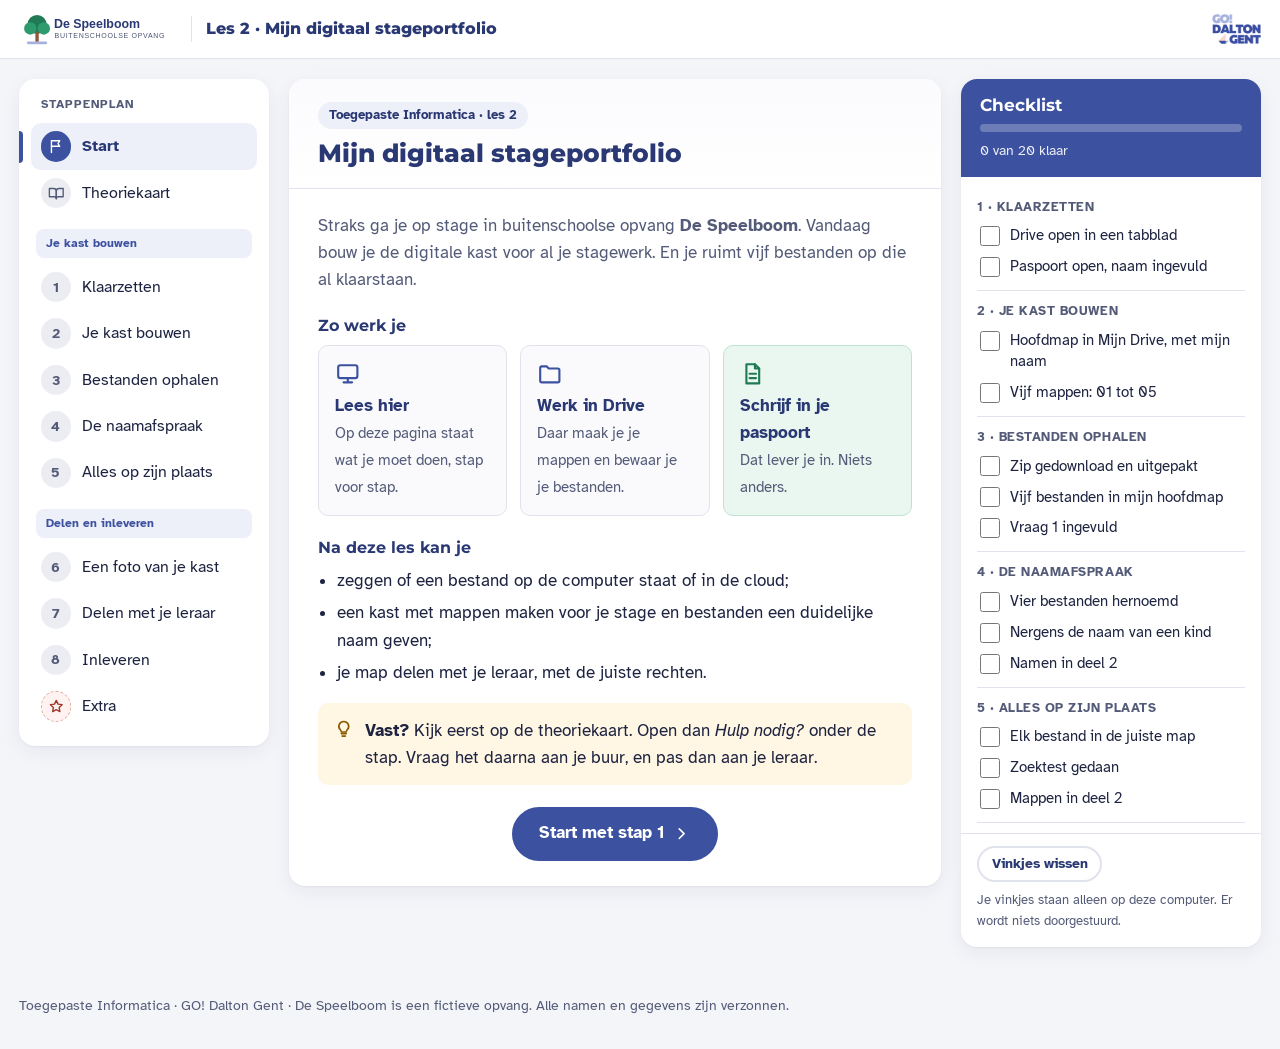
==== index.html @ a748bdb3 "Les 2 (3MWb) versie 2: opbouw van 3MWWE, zip-bestand, lokaal 18 Op vraag van Jonas (27-09-2026) deze" ====
<!DOCTYPE html>
<html lang="nl-BE">
<head>
  <meta charset="UTF-8">
  <meta name="viewport" content="width=device-width, initial-scale=1">
  <title>Les 2 · Mijn digitaal stageportfolio · De Speelboom</title>
  <link rel="icon" href="assets/speelboom-icon.svg" type="image/svg+xml">
  <link rel="stylesheet" href="css/style.css">
</head>
<body data-storage="speelboom_portfolio_v2_">

<!-- Pictogrammen: eenvoudige lijntekeningen, eigen werk. Gebruik: een svg met class "ic" en daarin use met href naar het symbool. -->
<svg xmlns="http://www.w3.org/2000/svg" style="display:none">
  <symbol id="i-flag" viewBox="0 0 24 24"><path d="M5 21V4"/><path d="M5 4h12l-2.5 4 2.5 4H5"/></symbol>
  <symbol id="i-book" viewBox="0 0 24 24"><path d="M2 5h6a4 4 0 0 1 4 4v11a3 3 0 0 0-3-3H2z"/><path d="M22 5h-6a4 4 0 0 0-4 4v11a3 3 0 0 1 3-3h7z"/></symbol>
  <symbol id="i-check" viewBox="0 0 24 24"><path d="M5 12.5l4.5 4.5L19 7.5"/></symbol>
  <symbol id="i-check-circle" viewBox="0 0 24 24"><circle cx="12" cy="12" r="9"/><path d="M8 12.5l2.7 2.7L16 10"/></symbol>
  <symbol id="i-list" viewBox="0 0 24 24"><path d="M9 6h11M9 12h11M9 18h11"/><path d="M4.5 6h.01M4.5 12h.01M4.5 18h.01" stroke-width="3"/></symbol>
  <symbol id="i-bulb" viewBox="0 0 24 24"><path d="M9 18h6M10 21h4"/><path d="M12 3a6 6 0 0 0-4 10.5c.7.7 1 1.5 1 2.5h6c0-1 .3-1.8 1-2.5A6 6 0 0 0 12 3z"/></symbol>
  <symbol id="i-alert" viewBox="0 0 24 24"><path d="M12 3.5l9.5 17h-19z"/><path d="M12 10v4.5M12 17.5h.01"/></symbol>
  <symbol id="i-help" viewBox="0 0 24 24"><circle cx="12" cy="12" r="9"/><path d="M9.6 9.3a2.5 2.5 0 1 1 3.4 2.5c-.6.3-1 .8-1 1.5v.4M12 17h.01"/></symbol>
  <symbol id="i-monitor" viewBox="0 0 24 24"><rect x="3" y="4" width="18" height="12" rx="2"/><path d="M8 20h8M12 16v4"/></symbol>
  <symbol id="i-folder" viewBox="0 0 24 24"><path d="M3 6.5A1.5 1.5 0 0 1 4.5 5H9l2 2h8.5A1.5 1.5 0 0 1 21 8.5v10a1.5 1.5 0 0 1-1.5 1.5h-15A1.5 1.5 0 0 1 3 18.5z"/></symbol>
  <symbol id="i-doc" viewBox="0 0 24 24"><path d="M6 3h8l4 4v14H6z"/><path d="M14 3v4h4M9 12h6M9 16h6"/></symbol>
  <symbol id="i-download" viewBox="0 0 24 24"><path d="M12 3v12M7 10l5 5 5-5M4 20h16"/></symbol>
  <symbol id="i-pen" viewBox="0 0 24 24"><path d="M4 20h4L19 9l-4-4L4 16z"/><path d="M13 7l4 4"/></symbol>
  <symbol id="i-users" viewBox="0 0 24 24"><circle cx="9" cy="8" r="3.5"/><path d="M2.5 20a6.5 6.5 0 0 1 13 0"/><circle cx="17" cy="9" r="2.5"/><path d="M16.5 14.2a5 5 0 0 1 5 5"/></symbol>
  <symbol id="i-send" viewBox="0 0 24 24"><path d="M12 15V3M7 8l5-5 5 5"/><path d="M4 14v6h16v-6"/></symbol>
  <symbol id="i-star" viewBox="0 0 24 24"><path d="M12 3.5l2.6 5.4 5.9.8-4.3 4.1 1 5.9L12 16.9l-5.2 2.8 1-5.9-4.3-4.1 5.9-.8z"/></symbol>
  <symbol id="i-cloud" viewBox="0 0 24 24"><path d="M7 18.5h10a4 4 0 0 0 .6-8A6 6 0 0 0 6 11.5a3.5 3.5 0 0 0 1 7z"/></symbol>
  <symbol id="i-shield" viewBox="0 0 24 24"><path d="M12 3l8 3v6c0 4.5-3.4 8.2-8 9-4.6-.8-8-4.5-8-9V6z"/></symbol>
  <symbol id="i-search" viewBox="0 0 24 24"><circle cx="11" cy="11" r="7"/><path d="M20.5 20.5L16 16"/></symbol>
  <symbol id="i-chat" viewBox="0 0 24 24"><path d="M4 5h16v11H9l-5 4z"/></symbol>
  <symbol id="i-left" viewBox="0 0 24 24"><path d="M15 6l-6 6 6 6"/></symbol>
  <symbol id="i-right" viewBox="0 0 24 24"><path d="M9 6l6 6-6 6"/></symbol>
</svg>

<div class="teacher-banner">Leraarweergave: de roze kaders tonen waar je een screenshot kan plaatsen. Leerlingen zien die kaders niet.</div>

<header class="topbar">
  <div class="topbar-inner">
    <a class="brand" href="index.html" title="Naar het begin van de les">
      <img src="assets/speelboom-logo.svg" alt="De Speelboom">
      <span class="brand-lesson">Les 2 · Mijn digitaal stageportfolio</span>
    </a>
    <span class="topbar-spacer"></span>
    <img class="dalton-mark" src="assets/dalton-gent-logo.png" alt="GO! Dalton Gent">
  </div>
</header>

<div class="layout">

  <!-- ============ LINKS: de route ============ -->
  <nav class="route" aria-label="Stappenplan">
    <p class="route-title">Stappenplan</p>
    <button class="nav-btn" type="button" data-step="start"><span class="nav-num"><svg class="ic" aria-hidden="true"><use href="#i-flag"/></svg></span><span class="nav-lbl">Start</span></button>
    <button class="nav-btn" type="button" data-step="theorie"><span class="nav-num"><svg class="ic" aria-hidden="true"><use href="#i-book"/></svg></span><span class="nav-lbl">Theoriekaart</span></button>

    <p class="route-group">Je kast bouwen</p>
    <button class="nav-btn" type="button" data-step="1"><span class="nav-num"><span class="nav-n">1</span><svg class="ic nav-check" aria-hidden="true"><use href="#i-check"/></svg></span><span class="nav-lbl">Klaarzetten</span></button>
    <button class="nav-btn" type="button" data-step="2"><span class="nav-num"><span class="nav-n">2</span><svg class="ic nav-check" aria-hidden="true"><use href="#i-check"/></svg></span><span class="nav-lbl">Je kast bouwen</span></button>
    <button class="nav-btn" type="button" data-step="3"><span class="nav-num"><span class="nav-n">3</span><svg class="ic nav-check" aria-hidden="true"><use href="#i-check"/></svg></span><span class="nav-lbl">Bestanden ophalen</span></button>
    <button class="nav-btn" type="button" data-step="4"><span class="nav-num"><span class="nav-n">4</span><svg class="ic nav-check" aria-hidden="true"><use href="#i-check"/></svg></span><span class="nav-lbl">De naamafspraak</span></button>
    <button class="nav-btn" type="button" data-step="5"><span class="nav-num"><span class="nav-n">5</span><svg class="ic nav-check" aria-hidden="true"><use href="#i-check"/></svg></span><span class="nav-lbl">Alles op zijn plaats</span></button>

    <p class="route-group">Delen en inleveren</p>
    <button class="nav-btn" type="button" data-step="6"><span class="nav-num"><span class="nav-n">6</span><svg class="ic nav-check" aria-hidden="true"><use href="#i-check"/></svg></span><span class="nav-lbl">Een foto van je kast</span></button>
    <button class="nav-btn" type="button" data-step="7"><span class="nav-num"><span class="nav-n">7</span><svg class="ic nav-check" aria-hidden="true"><use href="#i-check"/></svg></span><span class="nav-lbl">Delen met je leraar</span></button>
    <button class="nav-btn" type="button" data-step="8"><span class="nav-num"><span class="nav-n">8</span><svg class="ic nav-check" aria-hidden="true"><use href="#i-check"/></svg></span><span class="nav-lbl">Inleveren</span></button>
    <button class="nav-btn extra" type="button" data-step="extra"><span class="nav-num"><svg class="ic" aria-hidden="true"><use href="#i-star"/></svg></span><span class="nav-lbl">Extra</span></button>
  </nav>

  <!-- ============ MIDDEN: één stap tegelijk ============ -->
  <main id="main">

    <!-- ===== START ===== -->
    <section class="pane" id="pane-start" aria-labelledby="h-start">
      <article class="card">
        <header class="card-head">
          <div class="tags"><span class="tag tag-where">Toegepaste Informatica · les 2</span></div>
          <h1 id="h-start">Mijn digitaal stageportfolio</h1>
        </header>
        <div class="card-body">
          <p class="intro">Straks ga je op stage in buitenschoolse opvang <strong>De Speelboom</strong>. Vandaag bouw je de digitale kast voor al je stagewerk. En je ruimt vijf bestanden op die al klaarstaan.</p>

          <h2 class="sec">Zo werk je</h2>
          <div class="werkwijze">
            <div class="werk-tegel"><svg class="ic" aria-hidden="true"><use href="#i-monitor"/></svg><strong>Lees hier</strong><span>Op deze pagina staat wat je moet doen, stap voor stap.</span></div>
            <div class="werk-tegel"><svg class="ic" aria-hidden="true"><use href="#i-folder"/></svg><strong>Werk in Drive</strong><span>Daar maak je je mappen en bewaar je je bestanden.</span></div>
            <div class="werk-tegel inleveren"><svg class="ic" aria-hidden="true"><use href="#i-doc"/></svg><strong>Schrijf in je paspoort</strong><span>Dat lever je in. Niets anders.</span></div>
          </div>

          <h2 class="sec">Na deze les kan je</h2>
          <ul class="doelen">
            <li>zeggen of een bestand op de computer staat of in de cloud;</li>
            <li>een kast met mappen maken voor je stage en bestanden een duidelijke naam geven;</li>
            <li>je map delen met je leraar, met de juiste rechten.</li>
          </ul>

          <div class="tip"><svg class="ic" aria-hidden="true"><use href="#i-bulb"/></svg><p><strong>Vast?</strong> Kijk eerst op de theoriekaart. Open dan <em>Hulp nodig?</em> onder de stap. Vraag het daarna aan je buur, en pas dan aan je leraar.</p></div>

          <p class="start-cta"><button class="btn btn-primary" type="button" data-goto="1">Start met stap 1 <svg class="ic" aria-hidden="true"><use href="#i-right"/></svg></button></p>
        </div>
      </article>
    </section>

    <!-- ===== THEORIEKAART ===== -->
    <section class="pane" id="pane-theorie" aria-labelledby="h-theorie">
      <article class="card">
        <header class="card-head">
          <div class="tags"><span class="tag tag-where">Spiekbriefje</span></div>
          <h2 id="h-theorie">Theoriekaart</h2>
        </header>
        <div class="card-body">
          <p class="intro">Alles op één plek. Kom hier terug als je iets niet meer weet.</p>
          <div class="t-grid">
            <section class="t-card">
              <h3><svg class="ic" aria-hidden="true"><use href="#i-cloud"/></svg>Waar staat je bestand?</h3>
              <table class="t-rows">
                <tr><th>Downloads</th><td>Op de <strong>computer zelf</strong>. Niet in je Drive: thuis heb je het niet.</td></tr>
                <tr><th>Google Drive</th><td>In de <strong>cloud</strong>. Op elk toestel waarop je aanmeldt.</td></tr>
              </table>
              <p class="t-os">School en stage bewaar je altijd in Drive.</p>
            </section>
            <section class="t-card">
              <h3><svg class="ic" aria-hidden="true"><use href="#i-download"/></svg>Van Downloads naar Drive</h3>
              <ul>
                <li><strong>Downloaden</strong>: de knop met de pijl naar beneden.</li>
                <li><strong>Uitpakken</strong>: rechtsklik op het zip-bestand › <span class="ui">Alles uitpakken…</span></li>
                <li><strong>Uploaden</strong>: in Drive op <span class="ui">Nieuw</span> › <span class="ui">Bestanden uploaden</span>.</li>
              </ul>
            </section>
            <section class="t-card">
              <h3><svg class="ic" aria-hidden="true"><use href="#i-pen"/></svg>De naamafspraak</h3>
              <p><code>2026-09-22_activiteitenfiche_herfstslinger_v1</code></p>
              <ul>
                <li>eerst de datum: jaar-maand-dag;</li>
                <li>geen spaties: <code>_</code> en <code>-</code>;</li>
                <li><code>v1</code>, <code>v2</code> in plaats van "definitief" of "(2)";</li>
                <li>nooit de naam van een kind: <code>kind-A</code>.</li>
              </ul>
            </section>
            <section class="t-card">
              <h3><svg class="ic" aria-hidden="true"><use href="#i-folder"/></svg>Mijn vijf mappen</h3>
              <table class="t-rows">
                <tr><th>01_Stageplaats</th><td>uurrooster, afspraken</td></tr>
                <tr><th>02_Activiteiten</th><td>activiteitenfiches</td></tr>
                <tr><th>03_Observaties</th><td>wat je ziet en schrijft</td></tr>
                <tr><th>04_Materiaal</th><td>boodschappenlijsten</td></tr>
                <tr><th>05_Reflectie</th><td>hoe het ging</td></tr>
              </table>
              <p class="t-os">Het nummer vooraan houdt ze op volgorde.</p>
            </section>
            <section class="t-card">
              <h3><svg class="ic" aria-hidden="true"><use href="#i-shield"/></svg>Wie mag wat?</h3>
              <table class="t-rows">
                <tr><th>Eigenaar</th><td>jij: je beslist wie erbij mag</td></tr>
                <tr><th>Bewerker</th><td>mag alles veranderen</td></tr>
                <tr><th>Reageerder</th><td>mag lezen en opmerkingen zetten</td></tr>
                <tr><th>Kijker</th><td>mag alleen kijken</td></tr>
              </table>
              <p class="t-os">Je leraar krijgt <strong>Kijker</strong>.</p>
            </section>
            <section class="t-card">
              <h3><svg class="ic" aria-hidden="true"><use href="#i-pen"/></svg>Knoppen in Drive</h3>
              <table class="t-rows">
                <tr><th>Map maken</th><td><span class="ui">Nieuw</span> › <span class="ui">Map</span> › <span class="ui">Maken</span></td></tr>
                <tr><th>Naam wijzigen</th><td>rechtsklik › <span class="ui">Naam wijzigen</span></td></tr>
                <tr><th>Verplaatsen</th><td>slepen, of rechtsklik › <span class="ui">Ordenen</span> › <span class="ui">Verplaatsen</span></td></tr>
                <tr><th>Delen</th><td>rechtsklik › <span class="ui">Delen</span></td></tr>
              </table>
            </section>
            <section class="t-card">
              <h3><svg class="ic" aria-hidden="true"><use href="#i-search"/></svg>Zoeken en sneltoetsen</h3>
              <ul>
                <li>Typ een woord uit de naam in de <strong>zoekbalk</strong> van Drive.</li>
                <li><span class="key">Windows</span> + <span class="key">E</span>: de Verkenner openen.</li>
                <li><span class="key">Windows</span> + <span class="key">Shift</span> + <span class="key">S</span>: een schermafbeelding maken.</li>
                <li><span class="key">Ctrl</span> + <span class="key">C</span> en <span class="key">Ctrl</span> + <span class="key">V</span>: kopiëren en plakken.</li>
              </ul>
            </section>
            <section class="t-card">
              <h3><svg class="ic" aria-hidden="true"><use href="#i-users"/></svg>Beroepsgeheim</h3>
              <p>Wat je op stage over een kind te weten komt, deel je niet. Dat geldt ook voor een bestandsnaam: iedereen die op je scherm kijkt, leest ze. Schrijf daarom <code>kind-A</code>, nooit de naam.</p>
            </section>
            <section class="t-card wide">
              <h3><svg class="ic" aria-hidden="true"><use href="#i-chat"/></svg>Woorden</h3>
              <table class="t-rows">
                <tr><th>cloudopslag</th><td>opslag op het internet, zoals Google Drive</td></tr>
                <tr><th>lokale opslag</th><td>opslag op de computer zelf, zoals de map Downloads</td></tr>
                <tr><th>zip-bestand</th><td>één ingepakt bestand met meerdere bestanden erin</td></tr>
                <tr><th>extensie</th><td>de letters na de punt, zoals <code>.docx</code>: welk soort bestand het is</td></tr>
                <tr><th>anonimiseren</th><td>de naam van een kind weglaten of vervangen, zoals <code>kind-A</code></td></tr>
                <tr><th>portfolio</th><td>de verzameling van alles wat je maakt en leert op stage</td></tr>
              </table>
            </section>
            <section class="t-card wide warn">
              <h3><svg class="ic" aria-hidden="true"><use href="#i-alert"/></svg>Veelgemaakte fouten</h3>
              <ul>
                <li>De bestanden blijven in Downloads staan.</li>
                <li>De hoofdmap staat in de map Classroom in plaats van in Mijn Drive.</li>
                <li>Een map met de naam "Nieuwe map" of "Varia".</li>
                <li>Datum als <code>22-9-26</code> in plaats van <code>2026-09-22</code>.</li>
                <li>De naam van een kind in een bestandsnaam.</li>
                <li>Delen als Bewerker, of via "Iedereen met de link", in plaats van als Kijker.</li>
              </ul>
            </section>
          </div>
        </div>
      </article>
    </section>

    <!-- ===== STAP 1 ===== -->
    <section class="pane" id="pane-1" aria-labelledby="h-1">
      <article class="card">
        <header class="card-head">
          <div class="tags"><span class="tag tag-step">Stap 1</span><span class="tag tag-where"><svg class="ic" aria-hidden="true"><use href="#i-doc"/></svg> Paspoort</span><span class="tag tag-where"><svg class="ic" aria-hidden="true"><use href="#i-folder"/></svg> Drive</span></div>
          <h2 id="h-1">Klaarzetten</h2>
        </header>
        <div class="card-body">
          <p class="intro">Je zet je paspoort en Google Drive klaar. Die heb je de hele les nodig.</p>
          <div class="todo-box">
            <h3><svg class="ic" aria-hidden="true"><use href="#i-list"/></svg> Wat moet je doen?</h3>
            <ol class="todo">
              <li>Open je <strong>Portfoliopaspoort</strong>. Het staat in de opdracht, net als deze pagina.</li>
              <li>Vul bovenaan je <strong>naam</strong>, je <strong>klas</strong> en de <strong>datum</strong> in.</li>
              <li>Open <strong>drive.google.com</strong> in een nieuw tabblad.</li>
            </ol>
          </div>
          <details class="help"><summary><svg class="ic" aria-hidden="true"><use href="#i-help"/></svg> Hulp nodig?</summary>
            <div class="help-body">
              <p>Vind je je paspoort niet? Kijk opnieuw in de opdracht. Je paspoort heeft jouw naam in de titel.</p>
            </div>
          </details>
          <p class="result"><svg class="ic" aria-hidden="true"><use href="#i-check-circle"/></svg><span><strong>Klaar als:</strong> je paspoort open is met je naam erin, en Google Drive open is in een ander tabblad.</span></p>
        </div>
        <footer class="card-nav">
          <button class="btn" type="button" data-goto="start"><svg class="ic" aria-hidden="true"><use href="#i-left"/></svg> Start</button>
          <button class="btn btn-primary" type="button" data-goto="2">Stap 2 <svg class="ic" aria-hidden="true"><use href="#i-right"/></svg></button>
        </footer>
      </article>
    </section>

    <!-- ===== STAP 2 ===== -->
    <section class="pane" id="pane-2" aria-labelledby="h-2">
      <article class="card">
        <header class="card-head">
          <div class="tags"><span class="tag tag-step">Stap 2</span><span class="tag tag-where"><svg class="ic" aria-hidden="true"><use href="#i-folder"/></svg> Google Drive</span></div>
          <h2 id="h-2">Je kast bouwen</h2>
        </header>
        <div class="card-body">
          <p class="intro">Een kast maak je vóór je iets opbergt. Anders ligt alles op één hoop.</p>
          <div class="todo-box">
            <h3><svg class="ic" aria-hidden="true"><use href="#i-list"/></svg> Wat moet je doen?</h3>
            <ol class="todo">
              <li>Klik in Drive links op <span class="ui">Mijn Drive</span>. Klik dan op <span class="ui">Nieuw</span> › <span class="ui">Map</span>.</li>
              <li>Noem de map <code>Stageportfolio_2026-2027_Voornaam-Achternaam</code>, met jouw naam. Klik op <span class="ui">Maken</span>.</li>
              <li>Open je nieuwe map. Maak daarin de <strong>vijf</strong> mappen hieronder. Typ de namen exact over.</li>
            </ol>
            <div class="tree">
              <ul>
                <li class="fold"><strong>Stageportfolio_2026-2027_Voornaam-Achternaam</strong>
                  <ul>
                    <li class="fold">01_Stageplaats <span class="hint-txt">— uurrooster, afspraken, contactgegevens</span></li>
                    <li class="fold">02_Activiteiten <span class="hint-txt">— activiteitenfiches, instructiefiches</span></li>
                    <li class="fold">03_Observaties <span class="hint-txt">— wat je ziet en wat je erover schrijft</span></li>
                    <li class="fold">04_Materiaal <span class="hint-txt">— boodschappenlijsten, materiaallijsten</span></li>
                    <li class="fold">05_Reflectie <span class="hint-txt">— hoe het ging en wat je wil bijleren</span></li>
                  </ul>
                </li>
              </ul>
            </div>
          </div>
          <div class="tip warn"><svg class="ic" aria-hidden="true"><use href="#i-alert"/></svg><p><strong>Maak nooit een map "Varia", "Rest" of "Nieuwe map".</strong> Alles waarover je twijfelt, verdwijnt daarin, en dan vind je het nooit meer terug.</p></div>
          <details class="help"><summary><svg class="ic" aria-hidden="true"><use href="#i-help"/></svg> Hulp nodig?</summary>
            <div class="help-body">
              <p>Bovenaan in Drive zie je waar je bent, bijvoorbeeld <em>Mijn Drive › Stageportfolio…</em>. Klik op <em>Mijn Drive</em> om terug te gaan.</p>
              <p>Staat je hoofdmap in de map <em>Classroom</em>? Maak ze dan opnieuw in <span class="ui">Mijn Drive</span>.</p>
            </div>
          </details>
          <p class="result"><svg class="ic" aria-hidden="true"><use href="#i-check-circle"/></svg><span><strong>Klaar als:</strong> je hoofdmap in Mijn Drive staat, met vijf mappen erin, op volgorde van 01 tot 05.</span></p>
        </div>
        <footer class="card-nav">
          <button class="btn" type="button" data-goto="1"><svg class="ic" aria-hidden="true"><use href="#i-left"/></svg> Stap 1</button>
          <button class="btn btn-primary" type="button" data-goto="3">Stap 3 <svg class="ic" aria-hidden="true"><use href="#i-right"/></svg></button>
        </footer>
      </article>
    </section>

    <!-- ===== STAP 3 ===== -->
    <section class="pane" id="pane-3" aria-labelledby="h-3">
      <article class="card">
        <header class="card-head">
          <div class="tags"><span class="tag tag-step">Stap 3</span><span class="tag tag-where"><svg class="ic" aria-hidden="true"><use href="#i-monitor"/></svg> Verkenner</span><span class="tag tag-where"><svg class="ic" aria-hidden="true"><use href="#i-folder"/></svg> Drive</span></div>
          <h2 id="h-3">Bestanden ophalen</h2>
        </header>
        <div class="card-body">
          <p class="intro">Je hebt al vijf bestanden voor je stage. Ze zitten samen in één zip-bestand in de opdracht.</p>
          <div class="todo-box">
            <h3><svg class="ic" aria-hidden="true"><use href="#i-list"/></svg> Wat moet je doen?</h3>
            <ol class="todo">
              <li>Klik in de opdracht op <code>Les2_bestanden-om-op-te-ruimen.zip</code> en download het (de knop met de pijl naar beneden).</li>
              <li>Open de <strong>Verkenner</strong> met <span class="key">Windows</span> + <span class="key">E</span> en klik links op <span class="ui">Downloads</span>.</li>
              <li>Klik met de rechtermuisknop op het zip-bestand › <span class="ui">Alles uitpakken…</span> en volg de instructies. Je vijf bestanden staan nu in een nieuwe map.</li>
              <li>Open in Drive je hoofdmap. Klik op <span class="ui">Nieuw</span> › <span class="ui">Bestanden uploaden</span> en kies de vijf bestanden uit die nieuwe map.<span class="sub">Alle vijf tegelijk kiezen: <span class="key">Ctrl</span> + <span class="key">A</span>.</span></li>
              <li>Beantwoord <strong>vraag 1</strong> in je paspoort.</li>
            </ol>
            <figure class="shot" data-shot="stap3-uitpakken.png" data-caption="Rechtsklik op het zip-bestand › Alles uitpakken…" data-alt="Het rechtermuisknopmenu op het zip-bestand in de Verkenner, met Alles uitpakken."></figure>
            <figure class="shot" data-shot="stap3-uploaden.png" data-caption="Nieuw › Bestanden uploaden in Google Drive." data-alt="Het menu Nieuw in Google Drive met Bestanden uploaden."></figure>
          </div>
          <div class="tip warn"><svg class="ic" aria-hidden="true"><use href="#i-alert"/></svg><p><strong>Downloads staat op deze computer, niet in je Drive.</strong> Thuis of op je stageplaats heb je die bestanden niet. Je stagewerk bewaar je daarom altijd in Drive.</p></div>
          <details class="help"><summary><svg class="ic" aria-hidden="true"><use href="#i-help"/></svg> Hulp nodig?</summary>
            <div class="help-body">
              <p>Zie je in Downloads alleen het zip-bestand? Dan is het uitpakken niet gelukt. Probeer het nog eens.</p>
              <p>De vijf bestanden staan in een nieuwe map met dezelfde naam als het zip-bestand. Open die map in het uploadvenster.</p>
            </div>
          </details>
          <p class="result"><svg class="ic" aria-hidden="true"><use href="#i-check-circle"/></svg><span><strong>Klaar als:</strong> in je hoofdmap vijf losse bestanden staan.</span></p>
        </div>
        <footer class="card-nav">
          <button class="btn" type="button" data-goto="2"><svg class="ic" aria-hidden="true"><use href="#i-left"/></svg> Stap 2</button>
          <button class="btn btn-primary" type="button" data-goto="4">Stap 4 <svg class="ic" aria-hidden="true"><use href="#i-right"/></svg></button>
        </footer>
      </article>
    </section>

    <!-- ===== STAP 4 ===== -->
    <section class="pane" id="pane-4" aria-labelledby="h-4">
      <article class="card">
        <header class="card-head">
          <div class="tags"><span class="tag tag-step">Stap 4</span><span class="tag tag-where"><svg class="ic" aria-hidden="true"><use href="#i-folder"/></svg> Drive</span><span class="tag tag-where"><svg class="ic" aria-hidden="true"><use href="#i-doc"/></svg> Paspoort, deel 2</span></div>
          <h2 id="h-4">De naamafspraak</h2>
        </header>
        <div class="card-body">
          <p class="intro">Elk bestand krijgt een naam die zegt wat erin zit. Zo vindt ook een collega het terug.</p>
          <div class="nameplate">
            <div class="nameplate-head">De naamafspraak van je stageportfolio</div>
            <div class="nameplate-body">
              <code class="fname"><span class="d">2026-09-18</span>_<span class="o">observatie_kind-A</span>_<span class="v">v2</span></code>
              <ul class="legend-name">
                <li class="d"><strong>datum</strong>: jaar-maand-dag</li>
                <li class="o"><strong>wat het is</strong>: gewone woorden, met <code>-</code> ertussen</li>
                <li class="v"><strong>versie</strong>: <code>v1</code>, <code>v2</code>…</li>
              </ul>
            </div>
          </div>
          <div class="todo-box">
            <h3><svg class="ic" aria-hidden="true"><use href="#i-list"/></svg> Wat moet je doen? Voor elk bestand:</h3>
            <ol class="todo">
              <li>Dubbelklik op het bestand en lees bovenaan de <strong>datum</strong>. Sluit het daarna.</li>
              <li>Klik met de rechtermuisknop op het bestand › <span class="ui">Naam wijzigen</span>.</li>
              <li>Typ de nieuwe naam. Laat <code>.docx</code> of <code>.xlsx</code> achteraan staan.</li>
              <li>Schrijf de oude en de nieuwe naam in <strong>deel 2</strong> van je paspoort.</li>
            </ol>
            <figure class="shot" data-shot="stap4-naam-wijzigen.png" data-caption="Rechtsklik › Naam wijzigen." data-alt="Het rechtermuisknopmenu in Google Drive met Naam wijzigen."></figure>
          </div>
          <div class="tip warn"><svg class="ic" aria-hidden="true"><use href="#i-alert"/></svg><p><strong>Nooit de naam van een kind.</strong> Gebruik <code>kind-A</code>. Je beroepsgeheim geldt ook voor een bestandsnaam: iedereen die op je scherm kijkt, leest ze.</p></div>
          <details class="help"><summary><svg class="ic" aria-hidden="true"><use href="#i-help"/></svg> Hulp nodig? Tips per bestand</summary>
            <div class="help-body">
              <table class="mini">
                <tr><td>verslag Liam boos…</td><td>Een observatie. Schrijf <code>kind-A</code> in plaats van de naam. Het is de tweede versie: <code>v2</code>.</td></tr>
                <tr><td>dingen</td><td>Een boodschappenlijst. De datum staat in cel A1.</td></tr>
                <tr><td>Kopie van sjabloon…</td><td>De reflectie van week 1.</td></tr>
                <tr><td>uurrooster okt def</td><td>Je uurrooster van oktober. De datum staat bovenaan.</td></tr>
              </table>
              <p>Het eerste bestand, <em>Document zonder titel</em>, deed je leraar voor. Het staat al in je paspoort.</p>
              <p>Zie je <span class="ui">Naam wijzigen</span> niet? Klik één keer op het bestand en dan onder de zoekbalk op <span class="ui">Meer acties</span>.</p>
            </div>
          </details>
          <p class="result"><svg class="ic" aria-hidden="true"><use href="#i-check-circle"/></svg><span><strong>Klaar als:</strong> elke naam begint met een datum zoals <code>2026-09-18</code>, geen spaties heeft en eindigt op <code>_v1</code> of <code>_v2</code>.</span></p>
        </div>
        <footer class="card-nav">
          <button class="btn" type="button" data-goto="3"><svg class="ic" aria-hidden="true"><use href="#i-left"/></svg> Stap 3</button>
          <button class="btn btn-primary" type="button" data-goto="5">Stap 5 <svg class="ic" aria-hidden="true"><use href="#i-right"/></svg></button>
        </footer>
      </article>
    </section>

    <!-- ===== STAP 5 ===== -->
    <section class="pane" id="pane-5" aria-labelledby="h-5">
      <article class="card">
        <header class="card-head">
          <div class="tags"><span class="tag tag-step">Stap 5</span><span class="tag tag-where"><svg class="ic" aria-hidden="true"><use href="#i-folder"/></svg> Drive</span><span class="tag tag-where"><svg class="ic" aria-hidden="true"><use href="#i-doc"/></svg> Paspoort, deel 2</span></div>
          <h2 id="h-5">Alles op zijn plaats</h2>
        </header>
        <div class="card-body">
          <p class="intro">Zet elk bestand in de map waar je het later zou gaan zoeken.</p>
          <div class="todo-box">
            <h3><svg class="ic" aria-hidden="true"><use href="#i-list"/></svg> Wat moet je doen?</h3>
            <ol class="todo">
              <li>Klik met de rechtermuisknop op een bestand › <span class="ui">Ordenen</span> › <span class="ui">Verplaatsen</span>. Kies de juiste map en klik op <span class="ui">Verplaatsen</span>.<span class="sub">Slepen naar de map mag ook.</span></li>
              <li>Doe dat voor alle vijf de bestanden. Gebruik de tabel hieronder.</li>
              <li>Schrijf in deel 2 van je paspoort in welke map elk bestand staat.</li>
              <li><strong>Zoektest:</strong> typ <em>herfstslinger</em> in de zoekbalk van Drive.</li>
            </ol>
            <table class="mini">
              <tr><th>Map</th><th>Wat hoort erin?</th></tr>
              <tr><td>01_Stageplaats</td><td>uurrooster, afspraken, contactgegevens</td></tr>
              <tr><td>02_Activiteiten</td><td>activiteitenfiches, instructiefiches</td></tr>
              <tr><td>03_Observaties</td><td>wat je ziet bij de kinderen en wat je erover schrijft</td></tr>
              <tr><td>04_Materiaal</td><td>boodschappenlijsten, materiaallijsten</td></tr>
              <tr><td>05_Reflectie</td><td>hoe het ging, wat je wil bijleren</td></tr>
            </table>
            <figure class="shot" data-shot="stap5-verplaatsen.png" data-caption="Rechtsklik › Ordenen › Verplaatsen." data-alt="Het menu Ordenen in Google Drive met Verplaatsen."></figure>
          </div>
          <details class="help"><summary><svg class="ic" aria-hidden="true"><use href="#i-help"/></svg> Hulp nodig? Twijfel je over een bestand?</summary>
            <div class="help-body">
              <p>Vraag je af: waar zou ik dit gaan zoeken over drie weken? Dat antwoord is meestal juist.</p>
              <p>Een boodschappenlijst gaat over materiaal dat je moet kopen. Een uurrooster gaat over je stageplaats.</p>
            </div>
          </details>
          <p class="result"><svg class="ic" aria-hidden="true"><use href="#i-check-circle"/></svg><span><strong>Klaar als:</strong> in je hoofdmap geen losse bestanden meer staan. In elke map zit één bestand.</span></p>
        </div>
        <footer class="card-nav">
          <button class="btn" type="button" data-goto="4"><svg class="ic" aria-hidden="true"><use href="#i-left"/></svg> Stap 4</button>
          <button class="btn btn-primary" type="button" data-goto="6">Stap 6 <svg class="ic" aria-hidden="true"><use href="#i-right"/></svg></button>
        </footer>
      </article>
    </section>

    <!-- ===== STAP 6 ===== -->
    <section class="pane" id="pane-6" aria-labelledby="h-6">
      <article class="card">
        <header class="card-head">
          <div class="tags"><span class="tag tag-step">Stap 6</span><span class="tag tag-where"><svg class="ic" aria-hidden="true"><use href="#i-doc"/></svg> Paspoort, deel 3</span></div>
          <h2 id="h-6">Een foto van je kast</h2>
        </header>
        <div class="card-body">
          <p class="intro">Je leraar wil in één blik zien hoe jouw kast eruitziet.</p>
          <div class="todo-box">
            <h3><svg class="ic" aria-hidden="true"><use href="#i-list"/></svg> Wat moet je doen?</h3>
            <ol class="todo">
              <li>Open je hoofdmap in Drive, zodat je je vijf mappen ziet.</li>
              <li>Druk op <span class="key">Windows</span> + <span class="key">Shift</span> + <span class="key">S</span> en sleep een kader rond je mappen.</li>
              <li>Klik in <strong>deel 3</strong> van je paspoort en plak met <span class="key">Ctrl</span> + <span class="key">V</span>.</li>
            </ol>
          </div>
          <details class="help"><summary><svg class="ic" aria-hidden="true"><use href="#i-help"/></svg> Hulp nodig?</summary>
            <div class="help-body">
              <p>Lukt plakken niet? Bewaar het knipsel in het venster van Knipprogramma. Voeg het dan in via <span class="ui">Invoegen</span> › <span class="ui">Afbeelding</span>.</p>
              <p>Lukt het echt niet? Typ dan in deel 3 de naam van je hoofdmap en je vijf mappen, één per regel.</p>
            </div>
          </details>
          <p class="result"><svg class="ic" aria-hidden="true"><use href="#i-check-circle"/></svg><span><strong>Klaar als:</strong> je op de afbeelding de naam van je hoofdmap en je vijf mappen kan lezen.</span></p>
        </div>
        <footer class="card-nav">
          <button class="btn" type="button" data-goto="5"><svg class="ic" aria-hidden="true"><use href="#i-left"/></svg> Stap 5</button>
          <button class="btn btn-primary" type="button" data-goto="7">Stap 7 <svg class="ic" aria-hidden="true"><use href="#i-right"/></svg></button>
        </footer>
      </article>
    </section>

    <!-- ===== STAP 7 ===== -->
    <section class="pane" id="pane-7" aria-labelledby="h-7">
      <article class="card">
        <header class="card-head">
          <div class="tags"><span class="tag tag-step">Stap 7</span><span class="tag tag-where"><svg class="ic" aria-hidden="true"><use href="#i-folder"/></svg> Drive</span><span class="tag tag-where"><svg class="ic" aria-hidden="true"><use href="#i-doc"/></svg> Paspoort, deel 4</span></div>
          <h2 id="h-7">Delen met je leraar</h2>
        </header>
        <div class="card-body">
          <p class="intro">Je leraar mag je portfolio bekijken. Maar jij blijft de eigenaar: niemand anders mag je werk veranderen.</p>
          <div class="todo-box">
            <h3><svg class="ic" aria-hidden="true"><use href="#i-list"/></svg> Wat moet je doen?</h3>
            <ol class="todo">
              <li>Klik in Drive met de rechtermuisknop op je hoofdmap › <span class="ui">Delen</span>.</li>
              <li>Typ het e-mailadres van je leraar. Het staat in de opdracht.</li>
              <li>Kies <span class="ui">Kijker</span> en klik op <span class="ui">Sturen</span>.</li>
              <li>Beantwoord <strong>vraag 4</strong>: wat mag je leraar nu wél, en wat niet?</li>
            </ol>
            <figure class="shot" data-shot="stap7-delen.png" data-caption="Het venster Delen, met de keuze Kijker, Reageerder of Bewerker." data-alt="Het deelvenster in Google Drive met de rollen opengeklapt."></figure>
          </div>
          <div class="tip warn"><svg class="ic" aria-hidden="true"><use href="#i-alert"/></svg><p><strong>Kies nooit "Iedereen met de link".</strong> Later staan er verslagen over kinderen in deze map. Die deel je alleen met wie ze echt nodig heeft.</p></div>
          <details class="help"><summary><svg class="ic" aria-hidden="true"><use href="#i-help"/></svg> Hulp nodig?</summary>
            <div class="help-body">
              <p>Zie je na <span class="ui">Delen</span> nog een keuze? Kies dan nog eens <span class="ui">Delen</span>.</p>
              <p>Heet de knop bij jou <span class="ui">Delen</span> in plaats van <span class="ui">Sturen</span>? Klik daarop.</p>
            </div>
          </details>
          <p class="result"><svg class="ic" aria-hidden="true"><use href="#i-check-circle"/></svg><span><strong>Klaar als:</strong> je leraar als <strong>Kijker</strong> in de lijst staat, jij als <strong>Eigenaar</strong>, en er bij <em>Algemene toegang</em> <strong>Beperkt</strong> staat.</span></p>
        </div>
        <footer class="card-nav">
          <button class="btn" type="button" data-goto="6"><svg class="ic" aria-hidden="true"><use href="#i-left"/></svg> Stap 6</button>
          <button class="btn btn-primary" type="button" data-goto="8">Stap 8 <svg class="ic" aria-hidden="true"><use href="#i-right"/></svg></button>
        </footer>
      </article>
    </section>

    <!-- ===== STAP 8 ===== -->
    <section class="pane" id="pane-8" aria-labelledby="h-8">
      <article class="card">
        <header class="card-head">
          <div class="tags"><span class="tag tag-step">Stap 8</span><span class="tag tag-where"><svg class="ic" aria-hidden="true"><use href="#i-send"/></svg> Inleveren</span></div>
          <h2 id="h-8">Controleren en inleveren</h2>
        </header>
        <div class="card-body">
          <p class="intro">Bijna klaar. Test eerst of je het onthouden hebt. Er wordt niets bewaard.</p>
          <div class="quiz">
            <div class="quiz-q" data-ok="Juist. Downloads staat op de computer zelf, niet in je Drive." data-nok="Nog niet. Denk aan stap 3.">
              <p>1. Je zet een verslag in de map Downloads van de computer in de klas. Kan je het thuis openen?</p>
              <div class="opts">
                <button type="button">Ja, het staat ook in mijn Drive.</button>
                <button type="button" data-right>Nee, het staat alleen op die ene computer.</button>
                <button type="button">Ja, Classroom stuurt het door.</button>
              </div>
              <p class="feedback" role="status"></p>
            </div>
            <div class="quiz-q" data-ok="Juist. Datum vooraan, geen spaties, kind-A en een versie." data-nok="Nog niet. Kijk naar de datum, de spaties en de naam van het kind.">
              <p>2. Welke naam volgt de afspraak?</p>
              <div class="opts">
                <button type="button">18-9-26 verslag Liam v2</button>
                <button type="button" data-right>2026-09-18_observatie_kind-A_v2</button>
                <button type="button">observatie Liam DEFINITIEF</button>
              </div>
              <p class="feedback" role="status"></p>
            </div>
            <div class="quiz-q" data-ok="Juist. Een kijker mag alleen kijken." data-nok="Nog niet. Kijk op de theoriekaart bij Wie mag wat?">
              <p>3. Je leraar is Kijker van je map. Wat mag je leraar?</p>
              <div class="opts">
                <button type="button">Alles aanpassen en verwijderen</button>
                <button type="button" data-right>Je mappen en bestanden bekijken</button>
                <button type="button">Eigenaar worden</button>
              </div>
              <p class="feedback" role="status"></p>
            </div>
          </div>
          <div class="todo-box">
            <h3><svg class="ic" aria-hidden="true"><use href="#i-list"/></svg> Wat moet je doen?</h3>
            <ol class="todo">
              <li>Loop de <strong>checklist</strong> na. Staat er nog iets open? Werk het eerst af.</li>
              <li>Beantwoord de twee <strong>slotvragen</strong> in je paspoort.</li>
              <li>Klik in de opdracht op <span class="ui">Inleveren</span>.</li>
            </ol>
          </div>
          <p class="result"><svg class="ic" aria-hidden="true"><use href="#i-check-circle"/></svg><span><strong>Klaar als:</strong> er bij de opdracht <em>Ingeleverd</em> staat.</span></p>
        </div>
        <footer class="card-nav">
          <button class="btn" type="button" data-goto="7"><svg class="ic" aria-hidden="true"><use href="#i-left"/></svg> Stap 7</button>
          <button class="btn btn-primary" type="button" data-goto="extra">Extra <svg class="ic" aria-hidden="true"><use href="#i-right"/></svg></button>
        </footer>
      </article>
    </section>

    <!-- ===== EXTRA ===== -->
    <section class="pane" id="pane-extra" aria-labelledby="h-extra">
      <article class="card">
        <header class="card-head">
          <div class="tags"><span class="tag tag-extra">Extra · niet verplicht</span></div>
          <h2 id="h-extra">Voor wie klaar is</h2>
        </header>
        <div class="card-body">
          <p class="intro">Begin hier pas nadat je hebt ingeleverd.</p>
          <div class="todo-box">
            <h3><svg class="ic" aria-hidden="true"><use href="#i-list"/></svg> Wat kan je doen?</h3>
            <ol class="todo">
              <li>Geef je mappen een kleur: rechtsklik › <span class="ui">Ordenen</span>, en kies een kleur bij <span class="ui">Kleur van map</span>. Kies een kleur die ergens op slaat.</li>
              <li>Zet een ster op je hoofdmap: rechtsklik › <span class="ui">Ordenen</span> › <span class="ui">Toevoegen aan Met ster</span>.</li>
              <li>Bedenk een zesde map die jij op je stageplaats nodig hebt. Maak ze met het juiste nummer, en schrijf onderaan je paspoort waarom.</li>
            </ol>
          </div>
        </div>
        <footer class="card-nav">
          <button class="btn" type="button" data-goto="8"><svg class="ic" aria-hidden="true"><use href="#i-left"/></svg> Stap 8</button>
          <button class="btn" type="button" data-goto="start">Naar het begin</button>
        </footer>
      </article>
    </section>
  </main>

  <!-- ============ RECHTS: de checklist ============ -->
  <aside class="checklist leeg" id="checklist" aria-labelledby="h-cl">
    <div class="cl-head">
      <h2 id="h-cl">Checklist</h2>
      <div class="cl-bar" role="progressbar" aria-label="Voortgang" aria-valuemin="0" aria-valuemax="100" aria-valuenow="0"><div class="cl-fill" id="clFill"></div></div>
      <p class="cl-count" id="clCount">0 van 0 klaar</p>
    </div>
    <div class="cl-body">
      <div class="cl-group" data-step="1"><h3>1 · Klaarzetten</h3>
        <label class="cl-item"><input type="checkbox" id="c1a"><span>Drive open in een tabblad</span></label>
        <label class="cl-item"><input type="checkbox" id="c1b"><span>Paspoort open, naam ingevuld</span></label>
      </div>
      <div class="cl-group" data-step="2"><h3>2 · Je kast bouwen</h3>
        <label class="cl-item"><input type="checkbox" id="c2a"><span>Hoofdmap in Mijn Drive, met mijn naam</span></label>
        <label class="cl-item"><input type="checkbox" id="c2b"><span>Vijf mappen: 01 tot 05</span></label>
      </div>
      <div class="cl-group" data-step="3"><h3>3 · Bestanden ophalen</h3>
        <label class="cl-item"><input type="checkbox" id="c3a"><span>Zip gedownload en uitgepakt</span></label>
        <label class="cl-item"><input type="checkbox" id="c3b"><span>Vijf bestanden in mijn hoofdmap</span></label>
        <label class="cl-item"><input type="checkbox" id="c3c"><span>Vraag 1 ingevuld</span></label>
      </div>
      <div class="cl-group" data-step="4"><h3>4 · De naamafspraak</h3>
        <label class="cl-item"><input type="checkbox" id="c4a"><span>Vier bestanden hernoemd</span></label>
        <label class="cl-item"><input type="checkbox" id="c4b"><span>Nergens de naam van een kind</span></label>
        <label class="cl-item"><input type="checkbox" id="c4c"><span>Namen in deel 2</span></label>
      </div>
      <div class="cl-group" data-step="5"><h3>5 · Alles op zijn plaats</h3>
        <label class="cl-item"><input type="checkbox" id="c5a"><span>Elk bestand in de juiste map</span></label>
        <label class="cl-item"><input type="checkbox" id="c5b"><span>Zoektest gedaan</span></label>
        <label class="cl-item"><input type="checkbox" id="c5c"><span>Mappen in deel 2</span></label>
      </div>
      <div class="cl-group" data-step="6"><h3>6 · Een foto van je kast</h3>
        <label class="cl-item"><input type="checkbox" id="c6a"><span>Leesbare afbeelding in deel 3</span></label>
      </div>
      <div class="cl-group" data-step="7"><h3>7 · Delen met je leraar</h3>
        <label class="cl-item"><input type="checkbox" id="c7a"><span>Hoofdmap gedeeld met mijn leraar (Kijker)</span></label>
        <label class="cl-item"><input type="checkbox" id="c7b"><span>Ik ben nog eigenaar</span></label>
        <label class="cl-item"><input type="checkbox" id="c7c"><span>Vraag 4 ingevuld</span></label>
      </div>
      <div class="cl-group" data-step="8"><h3>8 · Inleveren</h3>
        <label class="cl-item"><input type="checkbox" id="c8a"><span>Zelftest gedaan</span></label>
        <label class="cl-item"><input type="checkbox" id="c8b"><span>Slotvragen ingevuld</span></label>
        <label class="cl-item"><input type="checkbox" id="c8c"><span>Paspoort ingeleverd</span></label>
      </div>
    </div>
    <div class="cl-foot">
      <button class="btn cl-toggle" type="button" id="clToggle" aria-expanded="false">Toon alles</button>
      <button class="btn" type="button" id="btnReset">Vinkjes wissen</button>
      <p class="cl-note">Je vinkjes staan alleen op deze computer. Er wordt niets doorgestuurd.</p>
    </div>
  </aside>
</div>

<!-- ============ Klaar! ============ -->
<div class="klaar-overlay" id="klaar" role="dialog" aria-modal="true" aria-labelledby="h-klaar" hidden>
  <div class="klaar-card">
    <svg class="ic" aria-hidden="true"><use href="#i-check-circle"/></svg>
    <h2 id="h-klaar">Je digitale kast staat klaar!</h2>
    <p>Alles is afgevinkt. Heb je nog tijd? Kijk dan bij <strong>Extra</strong>.</p>
    <p>Volgende les schrijf je een e-mail aan je stageplaats. Die komt in <strong>01_Stageplaats</strong>.</p>
    <button class="btn btn-primary" type="button" id="klaarSluit">Sluiten</button>
  </div>
</div>

<footer class="site">
  Toegepaste Informatica · GO! Dalton Gent · De Speelboom is een fictieve opvang. Alle namen en gegevens zijn verzonnen.
</footer>

<script src="js/script.js"></script>
</body>
</html>
---- css/style.css ----
/* ==========================================================================
   Mijn digitaal stageportfolio (De Speelboom) — leerlingentool
   Toegepaste Informatica · 2de graad Maatschappij en welzijn
   (dubbele finaliteit) · GO! Dalton Gent · les 2 · klas 3MWb
   Zelfde opmaak als les 2 van 3MWWE (Mijn digitale onderzoeksmap).

   Opbouw naar het voorbeeld van PedalPro (rustig, één ding tegelijk):
     links   de route (stappenlijst, altijd zichtbaar)
     midden  één stap: titel · één zin · wat moet je doen · één tip · klaar als
     rechts  de checklist met concrete taken (altijd zichtbaar)
   Op een half scherm (< 900 px) staat alles onder elkaar en toont de checklist
   alleen de taken van de stap waarin je zit.

   Huisstijl: Dalton-kleuren. Geen externe bestanden: lettertypes staan in
   assets/fonts (OFL-licentie), pictogrammen staan als SVG in index.html.
   ========================================================================== */

@font-face { font-family: "Atkinson"; src: url("../assets/fonts/atkinson-regular.woff2") format("woff2"); font-weight: 400; font-style: normal; font-display: swap; }
@font-face { font-family: "Atkinson"; src: url("../assets/fonts/atkinson-bold.woff2") format("woff2"); font-weight: 700; font-style: normal; font-display: swap; }
@font-face { font-family: "Atkinson"; src: url("../assets/fonts/atkinson-italic.woff2") format("woff2"); font-weight: 400; font-style: italic; font-display: swap; }
/* Atkinson tekent de nul met een schuine streep (lijkt op Ø). Cijfers daarom uit een systeemlettertype. */
@font-face { font-family: "Atkinson"; src: local("Segoe UI"), local("SegoeUI"), local("Arial"), local("Helvetica"), local("Roboto"); font-weight: 400; unicode-range: U+0030-0039; }
@font-face { font-family: "Atkinson"; src: local("Segoe UI Bold"), local("SegoeUI-Bold"), local("Arial Bold"), local("Arial-BoldMT"), local("Helvetica Bold"), local("Roboto Bold"); font-weight: 700; unicode-range: U+0030-0039; }
@font-face { font-family: "Montserrat"; src: url("../assets/fonts/montserrat-heavy.woff2") format("woff2"); font-weight: 700 900; font-style: normal; font-display: swap; }

:root {
  /* Dalton Gent-huisstijl */
  --navy: #3C51A0;
  --navy-deep: #2A3973;
  --peri: #A7B1DE;
  --peri-soft: #EEF0F9;
  --blush: #FCD6CF;
  --blush-soft: #FEF3F0;
  --paper: #FFFFFF;
  --bg: #F4F5F9;

  --ink: #1D2340;
  --muted: #545B78;
  --line: #E1E3EC;

  --ok: #1F7A55;
  --ok-soft: #EAF6F0;
  --warn: #A0372A;
  --warn-soft: #FDF1EE;
  --tip: #8A5A00;
  --tip-soft: #FFF7E3;

  --radius: 16px;
  --radius-sm: 10px;
  --shadow: 0 1px 2px rgba(29, 35, 64, .05), 0 6px 20px rgba(29, 35, 64, .06);

  --body: "Atkinson", "Segoe UI", Arial, sans-serif;
  --head: "Montserrat", "Segoe UI", Arial, sans-serif;
  --mono: "Courier New", Consolas, monospace;
}

* { box-sizing: border-box; }
html { -webkit-text-size-adjust: 100%; }
body {
  margin: 0;
  font-family: var(--body);
  font-size: 17px;
  line-height: 1.6;
  color: var(--ink);
  background: var(--bg);
}
h1, h2, h3 { font-family: var(--head); color: var(--navy-deep); line-height: 1.2; margin: 0; }
p { margin: 0 0 .8rem; }
p:last-child { margin-bottom: 0; }
a { color: var(--navy); }
code { font-family: var(--mono); font-size: .92em; background: var(--peri-soft); padding: .05rem .3rem; border-radius: 5px; overflow-wrap: anywhere; }
:focus-visible { outline: 3px solid var(--navy); outline-offset: 2px; border-radius: 6px; }
[hidden] { display: none !important; }

/* Pictogrammen (SVG-symbolen bovenaan index.html) */
.ic { width: 1.15em; height: 1.15em; flex-shrink: 0; fill: none; stroke: currentColor; stroke-width: 2; stroke-linecap: round; stroke-linejoin: round; vertical-align: -.2em; }

/* Knop- en toetsnamen */
.ui { font-weight: 700; color: var(--navy-deep); background: var(--peri-soft); padding: 0 .35rem; border-radius: 5px; white-space: nowrap; }
.key { display: inline-block; font-weight: 700; font-size: .9em; border: 1px solid #C4C7D4; border-bottom-width: 3px; border-radius: 6px; background: #fff; padding: 0 .35rem; white-space: nowrap; }

/* ---------- Kopbalk ---------- */
.topbar { background: var(--paper); border-bottom: 1px solid var(--line); }
.topbar-inner { max-width: 1440px; margin: 0 auto; padding: .7rem 1.2rem; display: flex; align-items: center; gap: 1rem; }
.brand { display: flex; align-items: center; gap: .9rem; text-decoration: none; min-width: 0; }
.brand img { height: 36px; width: auto; display: block; flex-shrink: 0; }
.brand-lesson { font-family: var(--head); font-weight: 800; font-size: 1rem; color: var(--navy-deep); white-space: nowrap; overflow: hidden; text-overflow: ellipsis; padding-left: .9rem; border-left: 1px solid var(--line); }
.topbar-spacer { flex: 1; }
.dalton-mark { height: 30px; width: auto; display: block; }

/* ---------- Drie kolommen ---------- */
.layout {
  max-width: 1440px; margin: 0 auto; padding: 1.25rem 1.2rem 3rem;
  display: grid; grid-template-columns: 250px minmax(0, 1fr) 300px; gap: 1.25rem; align-items: start;
}

/* ---------- Links: de route ---------- */
.route { background: var(--paper); border-radius: var(--radius); box-shadow: var(--shadow); padding: 1rem .75rem; position: sticky; top: 1rem; }
.route-title { font-size: .78rem; font-weight: 700; letter-spacing: .08em; text-transform: uppercase; color: var(--muted); padding: 0 .6rem .5rem; margin: 0; }
.route-group { font-size: .78rem; font-weight: 700; color: var(--navy); background: var(--peri-soft); border-radius: 8px; padding: .3rem .6rem; margin: .8rem .3rem .35rem; }
.nav-btn {
  display: flex; align-items: center; gap: .7rem; width: 100%;
  font: inherit; font-size: .97rem; text-align: left; color: var(--ink);
  background: none; border: 0; border-radius: var(--radius-sm); padding: .5rem .6rem; cursor: pointer;
  position: relative;
}
.nav-btn:hover { background: var(--peri-soft); }
.nav-num {
  width: 1.9rem; height: 1.9rem; border-radius: 50%; flex-shrink: 0;
  display: inline-flex; align-items: center; justify-content: center;
  background: #ECEDF3; color: var(--muted); font-weight: 700; font-size: .9rem;
}
.nav-btn[aria-current="step"] { background: var(--peri-soft); font-weight: 700; color: var(--navy-deep); }
.nav-btn[aria-current="step"]::before { content: ""; position: absolute; left: -.75rem; top: .45rem; bottom: .45rem; width: 4px; border-radius: 0 4px 4px 0; background: var(--navy); }
.nav-btn[aria-current="step"] .nav-num { background: var(--navy); color: #fff; }
.nav-btn.done .nav-num { background: var(--ok); color: #fff; }
.nav-btn .nav-check { display: none; }
.nav-btn.done .nav-check { display: block; }
.nav-btn.done .nav-n { display: none; }
.nav-btn.extra .nav-num { background: var(--blush-soft); color: var(--warn); border: 1px dashed #E7A99C; }

/* ---------- Midden: één stap ---------- */
.pane { display: none; }
.pane.active { display: block; }
.card { background: var(--paper); border-radius: var(--radius); box-shadow: var(--shadow); overflow: hidden; }
.card-head { padding: 1.4rem 1.8rem 1.2rem; border-bottom: 1px solid var(--line); background: linear-gradient(180deg, #FBFBFE, #fff); }
.tags { display: flex; flex-wrap: wrap; gap: .45rem; margin-bottom: .65rem; }
.tag { display: inline-flex; align-items: center; gap: .35rem; font-size: .8rem; font-weight: 700; border-radius: 99px; padding: .2rem .7rem; }
.tag-step { background: var(--navy); color: #fff; }
.tag-where { background: var(--peri-soft); color: var(--navy-deep); }
.tag-extra { background: var(--blush); color: var(--warn); }
.card-head h1, .card-head h2 { font-size: 1.55rem; font-weight: 800; }
.card-body { padding: 1.5rem 1.8rem 1.6rem; }

.intro { font-size: 1.05rem; color: var(--muted); margin-bottom: 1.3rem; }

/* "Wat moet je doen?" */
.todo-box { background: #FAFAFD; border: 1px solid var(--line); border-radius: var(--radius-sm); padding: 1.1rem 1.25rem; }
.todo-box h3 { display: flex; align-items: center; gap: .5rem; font-size: 1rem; margin-bottom: .8rem; }
.todo { list-style: none; counter-reset: act; padding: 0; margin: 0; }
.todo > li { counter-increment: act; position: relative; padding-left: 2.4rem; margin-bottom: .85rem; }
.todo > li:last-child { margin-bottom: 0; }
.todo > li::before {
  content: counter(act); position: absolute; left: 0; top: .05rem;
  width: 1.65rem; height: 1.65rem; border-radius: 50%;
  background: var(--navy); color: #fff; font-weight: 700; font-size: .85rem;
  display: flex; align-items: center; justify-content: center;
}
.todo .sub { display: block; color: var(--muted); font-size: .93rem; margin-top: .2rem; }

/* Eén tip per stap */
.tip { display: flex; gap: .7rem; align-items: flex-start; background: var(--tip-soft); border-radius: var(--radius-sm); padding: .85rem 1rem; margin-top: 1.1rem; }
.tip .ic { color: var(--tip); margin-top: .15rem; }
.tip.warn { background: var(--warn-soft); }
.tip.warn .ic { color: var(--warn); }

/* Hulp: dichtgeklapt, alleen voor wie het nodig heeft */
.help { margin-top: 1rem; border: 1px solid var(--line); border-radius: var(--radius-sm); }
.help summary { cursor: pointer; padding: .7rem 1rem; font-weight: 700; color: var(--navy); list-style: none; display: flex; align-items: center; gap: .5rem; }
.help summary::-webkit-details-marker { display: none; }
.help summary::after { content: "+"; margin-left: auto; font-size: 1.2rem; line-height: 1; color: var(--muted); }
.help[open] summary::after { content: "–"; }
.help-body { padding: 0 1rem .9rem; }
.help-body > :last-child { margin-bottom: 0; }

/* "Klaar als" */
.result { display: flex; gap: .7rem; align-items: flex-start; background: var(--ok-soft); border-radius: var(--radius-sm); padding: .85rem 1rem; margin: 1.1rem 0 0; }
.result .ic { color: var(--ok); margin-top: .15rem; }

/* Vorige / volgende */
.card-nav { display: flex; justify-content: space-between; gap: .75rem; padding: 1rem 1.8rem 1.4rem; }
.btn {
  display: inline-flex; align-items: center; gap: .4rem;
  font: inherit; font-weight: 700; font-size: .95rem; cursor: pointer; text-decoration: none;
  background: var(--paper); color: var(--navy-deep); border: 2px solid var(--line); border-radius: 99px; padding: .5rem 1.1rem;
}
.btn:hover { border-color: var(--peri); }
.btn-primary { background: var(--navy); border-color: var(--navy); color: #fff; margin-left: auto; }
.btn-primary:hover { background: var(--navy-deep); border-color: var(--navy-deep); }

/* ---------- Rechts: de checklist ---------- */
.checklist { background: var(--paper); border-radius: var(--radius); box-shadow: var(--shadow); position: sticky; top: 1rem; max-height: calc(100vh - 2rem); display: flex; flex-direction: column; overflow: hidden; }
.cl-head { background: var(--navy); color: #fff; padding: 1rem 1.2rem; }
.cl-head h2 { color: #fff; font-size: 1.05rem; margin-bottom: .55rem; }
.cl-bar { height: 8px; background: rgba(255, 255, 255, .25); border-radius: 99px; overflow: hidden; }
.cl-fill { height: 100%; width: 0; background: #fff; border-radius: 99px; transition: width .3s; }
.cl-count { font-size: .85rem; margin: .45rem 0 0; opacity: .9; }
.cl-body { overflow-y: auto; padding: .6rem 1rem 1rem; }
.cl-group { padding: .5rem 0; border-bottom: 1px solid var(--line); }
.cl-group:last-child { border-bottom: 0; }
.cl-group h3 { font-family: var(--body); font-size: .8rem; font-weight: 700; letter-spacing: .04em; text-transform: uppercase; color: var(--muted); margin: .3rem 0 .35rem; }
.cl-group.done h3 { color: var(--ok); }
.cl-group.current h3 { color: var(--navy); }
.cl-item { display: flex; gap: .6rem; align-items: flex-start; padding: .3rem .2rem; border-radius: 8px; cursor: pointer; font-size: .95rem; line-height: 1.4; }
.cl-item:hover { background: var(--peri-soft); }
.cl-item input { width: 20px; height: 20px; margin: .05rem 0 0; accent-color: var(--ok); flex-shrink: 0; cursor: pointer; }
.cl-item input:checked + span { color: var(--muted); text-decoration: line-through; text-decoration-color: rgba(84, 91, 120, .5); }
.cl-foot { padding: .7rem 1rem 1rem; border-top: 1px solid var(--line); display: flex; flex-wrap: wrap; gap: .5rem; align-items: center; }
.cl-foot .btn { font-size: .85rem; padding: .35rem .8rem; }
.cl-note { font-size: .8rem; color: var(--muted); margin: 0; flex-basis: 100%; }
.cl-toggle { display: none; }

/* ---------- Startpagina ---------- */
.werkwijze { display: grid; grid-template-columns: repeat(3, minmax(0, 1fr)); gap: .8rem; margin: 0 0 .4rem; }
.werk-tegel { background: #FAFAFD; border: 1px solid var(--line); border-radius: var(--radius-sm); padding: .9rem 1rem; }
.werk-tegel .ic { width: 1.6rem; height: 1.6rem; color: var(--navy); margin-bottom: .35rem; display: block; }
.werk-tegel strong { display: block; color: var(--navy-deep); }
.werk-tegel span { font-size: .92rem; color: var(--muted); }
.werk-tegel.inleveren { background: var(--ok-soft); border-color: #BFE3D1; }
.werk-tegel.inleveren .ic { color: var(--ok); }
.doelen { margin: 0; padding-left: 1.2rem; }
.doelen li { margin-bottom: .3rem; }
.start-cta { text-align: center; margin-top: 1.4rem; }
.start-cta .btn-primary { margin-left: 0; font-size: 1.05rem; padding: .7rem 1.6rem; }
.sec { font-size: 1.02rem; margin: 1.4rem 0 .6rem; }
.sec:first-child { margin-top: 0; }

/* ---------- Theoriekaart ---------- */
.t-grid { display: grid; grid-template-columns: repeat(2, minmax(0, 1fr)); gap: .9rem; }
.t-card { border: 1px solid var(--line); border-radius: var(--radius-sm); padding: 1rem 1.1rem; font-size: .95rem; }
.t-card h3 { display: flex; align-items: center; gap: .55rem; font-size: 1rem; margin-bottom: .55rem; }
.t-card h3 .ic { width: 2rem; height: 2rem; padding: .4rem; border-radius: 9px; background: var(--peri-soft); color: var(--navy); }
.t-card ul { margin: 0; padding-left: 1.1rem; }
.t-card li { margin-bottom: .25rem; }
.t-card li:last-child { margin-bottom: 0; }
.t-card.wide { grid-column: 1 / -1; }
.t-card.warn h3 .ic { background: var(--warn-soft); color: var(--warn); }
.t-rows { width: 100%; border-collapse: collapse; }
.t-rows th, .t-rows td { text-align: left; vertical-align: top; padding: .3rem .4rem .3rem 0; border-bottom: 1px solid var(--line); }
.t-rows tr:last-child th, .t-rows tr:last-child td { border-bottom: 0; }
.t-rows th { white-space: nowrap; padding-right: .8rem; color: var(--navy-deep); }
.t-os { margin: .5rem 0 0; }  /* korte slotregel onder een kaartje */

/* ---------- Mappenboom ---------- */
.tree { font-family: Arial, Helvetica, sans-serif; font-size: .95rem; line-height: 1.75; background: #fff; border: 1px solid var(--line); border-radius: var(--radius-sm); padding: .8rem 1rem; margin: 1rem 0 0; }
.tree ul { list-style: none; margin: 0; padding-left: 1.4rem; border-left: 1px dotted var(--peri); }
.tree > ul { padding-left: 0; border-left: 0; }
.tree .fold::before { content: "📁 "; }
.tree .hint-txt { color: var(--muted); font-size: .86rem; }

/* ---------- Naamkaart ---------- */
.nameplate { border: 2px solid var(--navy); border-radius: var(--radius-sm); overflow: hidden; margin: 0 0 1.2rem; }
.nameplate-head { background: var(--navy); color: #fff; font-weight: 700; padding: .45rem 1rem; font-size: .92rem; }
.nameplate-body { padding: .9rem 1rem; }
.fname { font-family: var(--mono); font-size: 1.02rem; font-weight: 700; display: block; margin-bottom: .6rem; overflow-wrap: anywhere; background: none; padding: 0; }
.fname .d { background: #E4E8F6; padding: 0 .15rem; border-radius: 3px; }
.fname .o { background: #FCD6CF; padding: 0 .15rem; border-radius: 3px; }
.fname .v { background: #DDF1E6; padding: 0 .15rem; border-radius: 3px; }
.legend-name { list-style: none; padding: 0; margin: 0; font-size: .93rem; }
.legend-name li { padding-left: 1.5rem; position: relative; margin-bottom: .2rem; }
.legend-name li::before { content: "■"; position: absolute; left: 0; }
.legend-name li.d::before { color: #A7B1DE; }
.legend-name li.o::before { color: #F2A99C; }
.legend-name li.v::before { color: #9CCFB6; }

/* Kleine tabel in een stap */
.mini { width: 100%; border-collapse: collapse; font-size: .94rem; margin-top: 1rem; }
.mini th, .mini td { text-align: left; vertical-align: top; padding: .4rem .5rem; border-bottom: 1px solid var(--line); }
.mini tr:last-child td { border-bottom: 0; }
.mini th { color: var(--muted); font-size: .85rem; }
.mini td:first-child { font-weight: 700; white-space: nowrap; color: var(--navy-deep); }

/* ---------- Zelftest ---------- */
.quiz { margin: 0 0 1.3rem; }
.quiz-q { margin: 0 0 .8rem; padding: .9rem 1rem; background: #FAFAFD; border: 1px solid var(--line); border-radius: var(--radius-sm); }
.quiz-q > p:first-child { font-weight: 700; margin-bottom: .5rem; }
.opts { display: flex; flex-direction: column; gap: .4rem; }
.quiz-q button { font: inherit; text-align: left; cursor: pointer; background: #fff; border: 2px solid var(--line); border-radius: 8px; padding: .45rem .75rem; }
.quiz-q button:hover { border-color: var(--peri); }
.quiz-q button.right { border-color: var(--ok); background: var(--ok-soft); }
.quiz-q button.wrong { border-color: var(--warn); background: var(--warn-soft); }
.quiz-q .feedback { margin: .5rem 0 0; font-weight: 700; min-height: 1.2em; font-size: .93rem; }

/* ---------- Screenshot-plaatsen ---------- */
figure.shot { margin: 1rem 0 0; display: none; }
figure.shot.loaded { display: block; }
figure.shot img { max-width: 100%; height: auto; border: 1px solid var(--line); border-radius: var(--radius-sm); display: block; }
figure.shot figcaption { font-size: .88rem; color: var(--muted); margin-top: .3rem; }
body.teacher figure.shot:not(.loaded) { display: block; border: 2px dashed #E7A99C; background: var(--blush-soft); border-radius: var(--radius-sm); padding: .7rem .9rem; font-size: .88rem; color: var(--warn); }
.teacher-banner { display: none; }
body.teacher .teacher-banner { display: block; background: #7A2E22; color: #fff; text-align: center; padding: .35rem; font-weight: 700; font-size: .9rem; }

/* ---------- Klaar! ---------- */
.klaar-overlay { position: fixed; inset: 0; background: rgba(29, 35, 64, .45); display: flex; align-items: center; justify-content: center; padding: 1rem; z-index: 50; }
.klaar-card { background: #fff; border-radius: var(--radius); box-shadow: 0 20px 60px rgba(0, 0, 0, .25); max-width: 460px; width: 100%; padding: 1.8rem; text-align: center; }
.klaar-card > .ic { width: 3rem; height: 3rem; color: var(--ok); margin-bottom: .6rem; }
.klaar-card h2 { font-size: 1.4rem; margin-bottom: .6rem; }
.klaar-card .btn { margin-top: 1rem; }

footer.site { max-width: 1440px; margin: 0 auto; padding: 0 1.2rem 2rem; font-size: .85rem; color: var(--muted); }

/* ==========================================================================
   Breedtes
   ========================================================================== */

/* Middelbreed (bv. een half scherm op een grote monitor): checklist onder de stap */
@media (max-width: 1199px) {
  .layout { grid-template-columns: 230px minmax(0, 1fr); }
  .checklist { grid-column: 2; position: static; max-height: none; }
  /* Alleen de taken van de huidige stap; de rest op aanvraag */
  .checklist:not(.alles) .cl-group:not(.current) { display: none; }
  .checklist.leeg:not(.alles) { display: none; }
  .cl-toggle { display: inline-flex; }
}

/* Smal (half scherm op een laptop of Chromebook): alles onder elkaar */
@media (max-width: 899px) {
  body { font-size: 16px; }
  .layout { grid-template-columns: minmax(0, 1fr); padding: .9rem .9rem 2.5rem; gap: .9rem; }
  .checklist { grid-column: auto; }
  .route { position: static; padding: .45rem; display: flex; flex-wrap: wrap; gap: .1rem; align-items: center; }
  .route-title, .route-group { display: none; }
  .nav-btn { width: auto; padding: .25rem; flex-shrink: 0; gap: .45rem; }
  .nav-num { width: 1.75rem; height: 1.75rem; font-size: .85rem; }
  .nav-lbl { display: none; }
  .nav-btn[aria-current="step"] .nav-lbl { display: inline; padding-right: .3rem; white-space: nowrap; }
  .nav-btn[aria-current="step"]::before { display: none; }
  .card-head { padding: 1.1rem 1.1rem 1rem; }
  .card-body { padding: 1.1rem 1.1rem 1.2rem; }
  .card-nav { padding: .8rem 1.1rem 1.1rem; }
  .card-head h1, .card-head h2 { font-size: 1.3rem; }
  .t-grid, .werkwijze { grid-template-columns: minmax(0, 1fr); }
  .brand-lesson, .dalton-mark { display: none; }
}
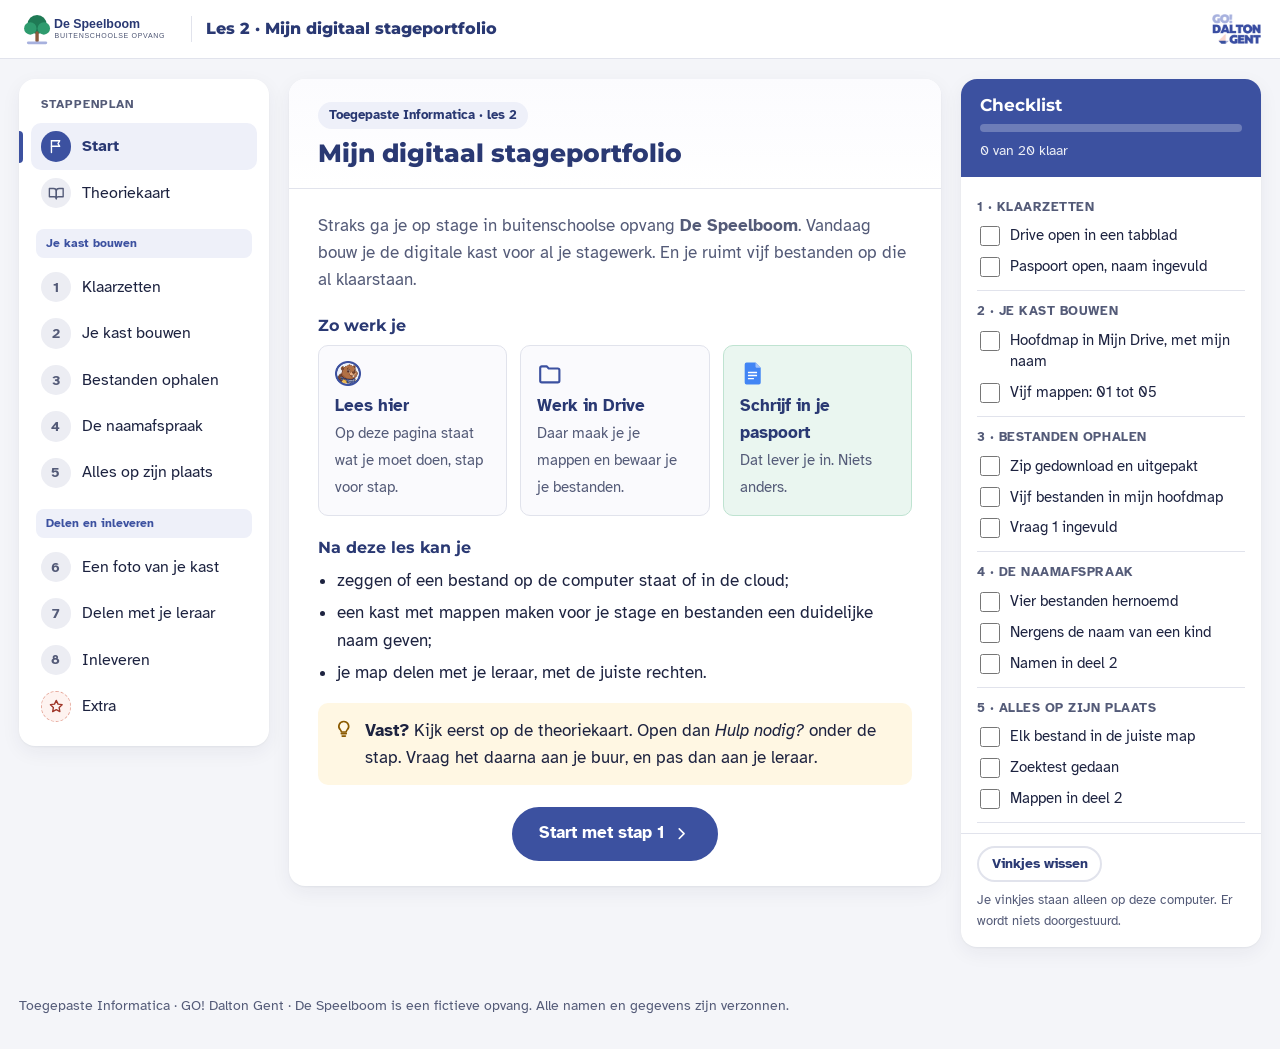
==== commit 6b1581b0: "Logo's voor de opdracht (Classroom), het werkdocument (Google Documenten) en de lespagina (Dalton) C" ====
--- a/index.html
+++ b/index.html
@@ -85,9 +85,9 @@
 
           <h2 class="sec">Zo werk je</h2>
           <div class="werkwijze">
-            <div class="werk-tegel"><svg class="ic" aria-hidden="true"><use href="#i-monitor"/></svg><strong>Lees hier</strong><span>Op deze pagina staat wat je moet doen, stap voor stap.</span></div>
+            <div class="werk-tegel"><img class="logo" src="assets/logos/lespagina.webp" alt=""><strong>Lees hier</strong><span>Op deze pagina staat wat je moet doen, stap voor stap.</span></div>
             <div class="werk-tegel"><svg class="ic" aria-hidden="true"><use href="#i-folder"/></svg><strong>Werk in Drive</strong><span>Daar maak je je mappen en bewaar je je bestanden.</span></div>
-            <div class="werk-tegel inleveren"><svg class="ic" aria-hidden="true"><use href="#i-doc"/></svg><strong>Schrijf in je paspoort</strong><span>Dat lever je in. Niets anders.</span></div>
+            <div class="werk-tegel inleveren"><img class="logo" src="assets/logos/docs.svg" alt=""><strong>Schrijf in je paspoort</strong><span>Dat lever je in. Niets anders.</span></div>
           </div>
 
           <h2 class="sec">Na deze les kan je</h2>
@@ -125,9 +125,9 @@
             <section class="t-card">
               <h3><svg class="ic" aria-hidden="true"><use href="#i-download"/></svg>Van Downloads naar Drive</h3>
               <ul>
-                <li><strong>Downloaden</strong>: de knop met de pijl naar beneden.</li>
+                <li><strong>Downloaden</strong> uit de opdracht: klik op het bestand › <span class="ui">Openen met</span> › <span class="ui">Openen in nieuw tabblad</span> › de pijl linksboven (<span class="ui">Downloaden</span>).</li>
                 <li><strong>Uitpakken</strong>: rechtsklik op het zip-bestand › <span class="ui">Alles uitpakken…</span></li>
-                <li><strong>Uploaden</strong>: in Drive op <span class="ui">Nieuw</span> › <span class="ui">Bestanden uploaden</span>.</li>
+                <li><strong>Uploaden</strong>: in Drive op <span class="ui">Nieuw</span> › <span class="ui">Bestand uploaden</span>.</li>
               </ul>
             </section>
             <section class="t-card">
@@ -164,7 +164,7 @@
             <section class="t-card">
               <h3><svg class="ic" aria-hidden="true"><use href="#i-pen"/></svg>Knoppen in Drive</h3>
               <table class="t-rows">
-                <tr><th>Map maken</th><td><span class="ui">Nieuw</span> › <span class="ui">Map</span> › <span class="ui">Maken</span></td></tr>
+                <tr><th>Map maken</th><td><span class="ui">Nieuw</span> › <span class="ui">Nieuwe map</span> › <span class="ui">Maken</span></td></tr>
                 <tr><th>Naam wijzigen</th><td>rechtsklik › <span class="ui">Naam wijzigen</span></td></tr>
                 <tr><th>Verplaatsen</th><td>slepen, of rechtsklik › <span class="ui">Ordenen</span> › <span class="ui">Verplaatsen</span></td></tr>
                 <tr><th>Delen</th><td>rechtsklik › <span class="ui">Delen</span></td></tr>
@@ -214,7 +214,7 @@
     <section class="pane" id="pane-1" aria-labelledby="h-1">
       <article class="card">
         <header class="card-head">
-          <div class="tags"><span class="tag tag-step">Stap 1</span><span class="tag tag-where"><svg class="ic" aria-hidden="true"><use href="#i-doc"/></svg> Paspoort</span><span class="tag tag-where"><svg class="ic" aria-hidden="true"><use href="#i-folder"/></svg> Drive</span></div>
+          <div class="tags"><span class="tag tag-step">Stap 1</span><span class="tag tag-where"><img class="logo" src="assets/logos/docs.svg" alt=""> Paspoort</span><span class="tag tag-where"><svg class="ic" aria-hidden="true"><use href="#i-folder"/></svg> Drive</span></div>
           <h2 id="h-1">Klaarzetten</h2>
         </header>
         <div class="card-body">
@@ -253,7 +253,7 @@
           <div class="todo-box">
             <h3><svg class="ic" aria-hidden="true"><use href="#i-list"/></svg> Wat moet je doen?</h3>
             <ol class="todo">
-              <li>Klik in Drive links op <span class="ui">Mijn Drive</span>. Klik dan op <span class="ui">Nieuw</span> › <span class="ui">Map</span>.</li>
+              <li>Klik in Drive links op <span class="ui">Mijn Drive</span>. Klik dan op <span class="ui">Nieuw</span> › <span class="ui">Nieuwe map</span>.</li>
               <li>Noem de map <code>Stageportfolio_2026-2027_Voornaam-Achternaam</code>, met jouw naam. Klik op <span class="ui">Maken</span>.</li>
               <li>Open je nieuwe map. Maak daarin de <strong>vijf</strong> mappen hieronder. Typ de namen exact over.</li>
             </ol>
@@ -299,18 +299,23 @@
           <div class="todo-box">
             <h3><svg class="ic" aria-hidden="true"><use href="#i-list"/></svg> Wat moet je doen?</h3>
             <ol class="todo">
-              <li>Klik in de opdracht op <code>Les2_bestanden-om-op-te-ruimen.zip</code> en download het (de knop met de pijl naar beneden).</li>
+              <li>Klik in de opdracht op <code>Les2_bestanden-om-op-te-ruimen.zip</code> en daarna rechtsboven op <span class="ui">Openen met</span> › <span class="ui">Openen in nieuw tabblad</span>.<span class="sub">In het nieuwe tabblad klik je linksboven op de pijl naar beneden (<span class="ui">Downloaden</span>).</span></li>
               <li>Open de <strong>Verkenner</strong> met <span class="key">Windows</span> + <span class="key">E</span> en klik links op <span class="ui">Downloads</span>.</li>
               <li>Klik met de rechtermuisknop op het zip-bestand › <span class="ui">Alles uitpakken…</span> en volg de instructies. Je vijf bestanden staan nu in een nieuwe map.</li>
-              <li>Open in Drive je hoofdmap. Klik op <span class="ui">Nieuw</span> › <span class="ui">Bestanden uploaden</span> en kies de vijf bestanden uit die nieuwe map.<span class="sub">Alle vijf tegelijk kiezen: <span class="key">Ctrl</span> + <span class="key">A</span>.</span></li>
+              <li>Open in Drive je hoofdmap. Klik op <span class="ui">Nieuw</span> › <span class="ui">Bestand uploaden</span> en kies de vijf bestanden uit die nieuwe map.<span class="sub">Alle vijf tegelijk kiezen: <span class="key">Ctrl</span> + <span class="key">A</span>.</span></li>
               <li>Beantwoord <strong>vraag 1</strong> in je paspoort.</li>
             </ol>
             <figure class="shot" data-shot="stap3-uitpakken.png" data-caption="Rechtsklik op het zip-bestand › Alles uitpakken…" data-alt="Het rechtermuisknopmenu op het zip-bestand in de Verkenner, met Alles uitpakken."></figure>
-            <figure class="shot" data-shot="stap3-uploaden.png" data-caption="Nieuw › Bestanden uploaden in Google Drive." data-alt="Het menu Nieuw in Google Drive met Bestanden uploaden."></figure>
+            <figure class="shot" data-shot="stap3-uploaden.png" data-caption="Nieuw › Bestand uploaden in Google Drive." data-alt="Het menu Nieuw in Google Drive met Bestand uploaden."></figure>
           </div>
           <div class="tip warn"><svg class="ic" aria-hidden="true"><use href="#i-alert"/></svg><p><strong>Downloads staat op deze computer, niet in je Drive.</strong> Thuis of op je stageplaats heb je die bestanden niet. Je stagewerk bewaar je daarom altijd in Drive.</p></div>
           <details class="help"><summary><svg class="ic" aria-hidden="true"><use href="#i-help"/></svg> Hulp nodig?</summary>
             <div class="help-body">
+              <p><strong>Lukt het downloaden niet?</strong> Bekijk dit filmpje van 20 seconden.</p>
+              <figure class="help-video">
+                <video src="assets/video/zip-downloaden.mp4" poster="assets/video/zip-downloaden.jpg" controls muted playsinline preload="none"></video>
+                <figcaption>Klik op het zip-bestand › <span class="ui">Openen met</span> › <span class="ui">Openen in nieuw tabblad</span> › de pijl linksboven (<span class="ui">Downloaden</span>).</figcaption>
+              </figure>
               <p>Zie je in Downloads alleen het zip-bestand? Dan is het uitpakken niet gelukt. Probeer het nog eens.</p>
               <p>De vijf bestanden staan in een nieuwe map met dezelfde naam als het zip-bestand. Open die map in het uploadvenster.</p>
             </div>
@@ -328,7 +333,7 @@
     <section class="pane" id="pane-4" aria-labelledby="h-4">
       <article class="card">
         <header class="card-head">
-          <div class="tags"><span class="tag tag-step">Stap 4</span><span class="tag tag-where"><svg class="ic" aria-hidden="true"><use href="#i-folder"/></svg> Drive</span><span class="tag tag-where"><svg class="ic" aria-hidden="true"><use href="#i-doc"/></svg> Paspoort, deel 2</span></div>
+          <div class="tags"><span class="tag tag-step">Stap 4</span><span class="tag tag-where"><svg class="ic" aria-hidden="true"><use href="#i-folder"/></svg> Drive</span><span class="tag tag-where"><img class="logo" src="assets/logos/docs.svg" alt=""> Paspoort, deel 2</span></div>
           <h2 id="h-4">De naamafspraak</h2>
         </header>
         <div class="card-body">
@@ -349,8 +354,8 @@
             <ol class="todo">
               <li>Dubbelklik op het bestand en lees bovenaan de <strong>datum</strong>. Sluit het daarna.</li>
               <li>Klik met de rechtermuisknop op het bestand › <span class="ui">Naam wijzigen</span>.</li>
-              <li>Typ de nieuwe naam. Laat <code>.docx</code> of <code>.xlsx</code> achteraan staan.</li>
-              <li>Schrijf de oude en de nieuwe naam in <strong>deel 2</strong> van je paspoort.</li>
+              <li>Typ de nieuwe naam. Typ er dan <code>.docx</code> of <code>.xlsx</code> achter.<span class="sub">De oude naam staat helemaal in het blauw. Wat je typt, komt in de plaats, ook van <code>.docx</code>. Daarom typ je die er zelf weer achter.</span></li>
+              <li>Klik op <span class="ui">OK</span>. Schrijf de oude en de nieuwe naam in <strong>deel 2</strong> van je paspoort.</li>
             </ol>
             <figure class="shot" data-shot="stap4-naam-wijzigen.png" data-caption="Rechtsklik › Naam wijzigen." data-alt="Het rechtermuisknopmenu in Google Drive met Naam wijzigen."></figure>
           </div>
@@ -364,6 +369,7 @@
                 <tr><td>uurrooster okt def</td><td>Je uurrooster van oktober. De datum staat bovenaan.</td></tr>
               </table>
               <p>Het eerste bestand, <em>Document zonder titel</em>, deed je leraar voor. Het staat al in je paspoort.</p>
+              <p>Is <code>.docx</code> weg? Klik opnieuw met de rechtermuisknop › <span class="ui">Naam wijzigen</span> en typ <code>.docx</code> erachter.</p>
               <p>Zie je <span class="ui">Naam wijzigen</span> niet? Klik één keer op het bestand en dan onder de zoekbalk op <span class="ui">Meer acties</span>.</p>
             </div>
           </details>
@@ -380,7 +386,7 @@
     <section class="pane" id="pane-5" aria-labelledby="h-5">
       <article class="card">
         <header class="card-head">
-          <div class="tags"><span class="tag tag-step">Stap 5</span><span class="tag tag-where"><svg class="ic" aria-hidden="true"><use href="#i-folder"/></svg> Drive</span><span class="tag tag-where"><svg class="ic" aria-hidden="true"><use href="#i-doc"/></svg> Paspoort, deel 2</span></div>
+          <div class="tags"><span class="tag tag-step">Stap 5</span><span class="tag tag-where"><svg class="ic" aria-hidden="true"><use href="#i-folder"/></svg> Drive</span><span class="tag tag-where"><img class="logo" src="assets/logos/docs.svg" alt=""> Paspoort, deel 2</span></div>
           <h2 id="h-5">Alles op zijn plaats</h2>
         </header>
         <div class="card-body">
@@ -388,8 +394,9 @@
           <div class="todo-box">
             <h3><svg class="ic" aria-hidden="true"><use href="#i-list"/></svg> Wat moet je doen?</h3>
             <ol class="todo">
-              <li>Klik met de rechtermuisknop op een bestand › <span class="ui">Ordenen</span> › <span class="ui">Verplaatsen</span>. Kies de juiste map en klik op <span class="ui">Verplaatsen</span>.<span class="sub">Slepen naar de map mag ook.</span></li>
-              <li>Doe dat voor alle vijf de bestanden. Gebruik de tabel hieronder.</li>
+              <li>Klik met de rechtermuisknop op een bestand › <span class="ui">Ordenen</span> › <span class="ui">Verplaatsen</span>.</li>
+              <li>Klik naast <em>Huidige locatie</em> op je <strong>hoofdmap</strong>. Nu zie je je vijf mappen.<span class="sub">Bovenaan staat eerst <em>Voorgesteld</em>, met andere mappen. Die heb je niet nodig.</span></li>
+              <li>Kies de juiste map en klik op <span class="ui">Verplaatsen</span>. Doe dat voor alle vijf de bestanden: gebruik de tabel hieronder.<span class="sub">Slepen naar de map mag ook.</span></li>
               <li>Schrijf in deel 2 van je paspoort in welke map elk bestand staat.</li>
               <li><strong>Zoektest:</strong> typ <em>herfstslinger</em> in de zoekbalk van Drive.</li>
             </ol>
@@ -422,7 +429,7 @@
     <section class="pane" id="pane-6" aria-labelledby="h-6">
       <article class="card">
         <header class="card-head">
-          <div class="tags"><span class="tag tag-step">Stap 6</span><span class="tag tag-where"><svg class="ic" aria-hidden="true"><use href="#i-doc"/></svg> Paspoort, deel 3</span></div>
+          <div class="tags"><span class="tag tag-step">Stap 6</span><span class="tag tag-where"><img class="logo" src="assets/logos/docs.svg" alt=""> Paspoort, deel 3</span></div>
           <h2 id="h-6">Een foto van je kast</h2>
         </header>
         <div class="card-body">
@@ -454,7 +461,7 @@
     <section class="pane" id="pane-7" aria-labelledby="h-7">
       <article class="card">
         <header class="card-head">
-          <div class="tags"><span class="tag tag-step">Stap 7</span><span class="tag tag-where"><svg class="ic" aria-hidden="true"><use href="#i-folder"/></svg> Drive</span><span class="tag tag-where"><svg class="ic" aria-hidden="true"><use href="#i-doc"/></svg> Paspoort, deel 4</span></div>
+          <div class="tags"><span class="tag tag-step">Stap 7</span><span class="tag tag-where"><svg class="ic" aria-hidden="true"><use href="#i-folder"/></svg> Drive</span><span class="tag tag-where"><img class="logo" src="assets/logos/docs.svg" alt=""> Paspoort, deel 4</span></div>
           <h2 id="h-7">Delen met je leraar</h2>
         </header>
         <div class="card-body">
--- a/css/style.css
+++ b/css/style.css
@@ -200,6 +200,12 @@
 .cl-note { font-size: .8rem; color: var(--muted); margin: 0; flex-basis: 100%; }
 .cl-toggle { display: none; }
 
+/* ---------- Filmpje in Hulp nodig? ---------- */
+.help-video { margin: .6rem 0 .8rem; }
+.help-video video { width: 100%; max-width: 640px; height: auto; display: block; background: #000;
+  border: 1px solid var(--line); border-radius: var(--radius-sm); }
+.help-video figcaption { font-size: .88rem; color: var(--muted); margin-top: .3rem; }
+
 /* ---------- Startpagina ---------- */
 .werkwijze { display: grid; grid-template-columns: repeat(3, minmax(0, 1fr)); gap: .8rem; margin: 0 0 .4rem; }
 .werk-tegel { background: #FAFAFD; border: 1px solid var(--line); border-radius: var(--radius-sm); padding: .9rem 1rem; }
@@ -322,3 +328,17 @@
   .t-grid, .werkwijze { grid-template-columns: minmax(0, 1fr); }
   .brand-lesson, .dalton-mark { display: none; }
 }
+
+/* ==========================================================================
+   Logo's (sinds 11-10-2026, _afspraken/vormgeving-en-techniek.md): Classroom = de opdracht,
+   Google Documenten = het werkdocument, de bever in een navy rondje = de lespagina.
+   Gebruik: <img class="logo" src="assets/logos/…" alt=""> naast de tekst die het al zegt.
+   ========================================================================== */
+.logo { width: 1.15em; height: 1.15em; flex-shrink: 0; vertical-align: -.2em; object-fit: contain; }
+.mock .logo { width: .95rem; height: .95rem; }
+.mo-titel .logo { margin-right: .3rem; vertical-align: -.15rem; }
+.werk-tegel .logo { width: 1.6rem; height: 1.6rem; margin-bottom: .35rem; display: block; }
+.nodig-naam .logo { margin-right: .35rem; }
+.tt-tab .logo { width: 14px; height: 14px; }
+.met-logo { white-space: nowrap; }
+.met-logo .logo { margin-right: .25em; }
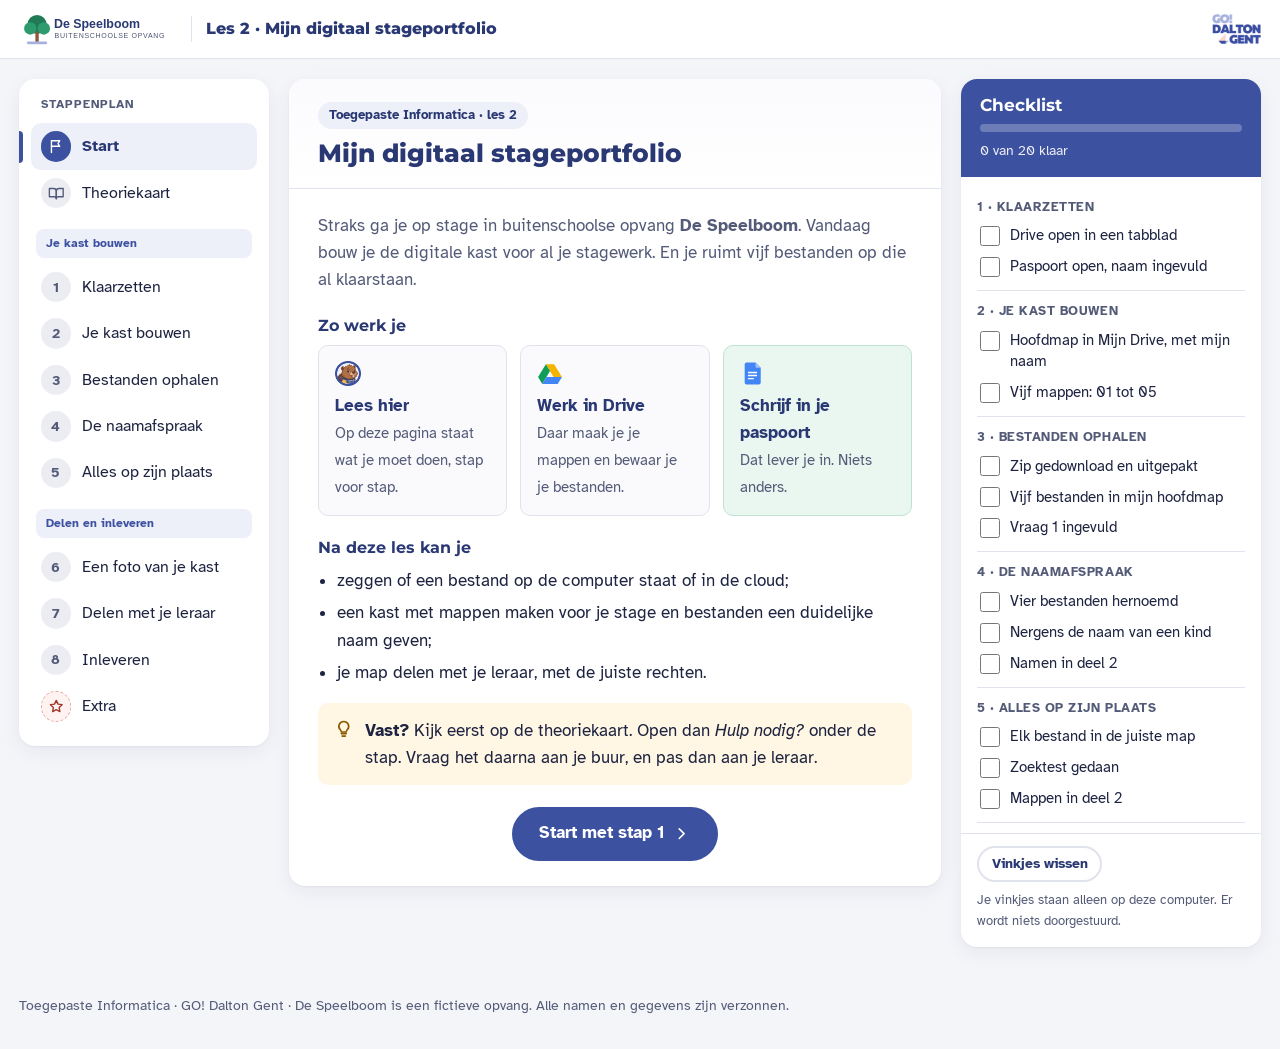
==== commit 01091bd8: "Drive-logo bij de verwijzingen naar Google Drive Co-Authored-By: Claude Opus 5.5 <noreply@anthropic." ====
--- a/index.html
+++ b/index.html
@@ -86,7 +86,7 @@
           <h2 class="sec">Zo werk je</h2>
           <div class="werkwijze">
             <div class="werk-tegel"><img class="logo" src="assets/logos/lespagina.webp" alt=""><strong>Lees hier</strong><span>Op deze pagina staat wat je moet doen, stap voor stap.</span></div>
-            <div class="werk-tegel"><svg class="ic" aria-hidden="true"><use href="#i-folder"/></svg><strong>Werk in Drive</strong><span>Daar maak je je mappen en bewaar je je bestanden.</span></div>
+            <div class="werk-tegel"><img class="logo" src="assets/logos/drive.svg" alt=""><strong>Werk in Drive</strong><span>Daar maak je je mappen en bewaar je je bestanden.</span></div>
             <div class="werk-tegel inleveren"><img class="logo" src="assets/logos/docs.svg" alt=""><strong>Schrijf in je paspoort</strong><span>Dat lever je in. Niets anders.</span></div>
           </div>
 
@@ -214,7 +214,7 @@
     <section class="pane" id="pane-1" aria-labelledby="h-1">
       <article class="card">
         <header class="card-head">
-          <div class="tags"><span class="tag tag-step">Stap 1</span><span class="tag tag-where"><img class="logo" src="assets/logos/docs.svg" alt=""> Paspoort</span><span class="tag tag-where"><svg class="ic" aria-hidden="true"><use href="#i-folder"/></svg> Drive</span></div>
+          <div class="tags"><span class="tag tag-step">Stap 1</span><span class="tag tag-where"><img class="logo" src="assets/logos/docs.svg" alt=""> Paspoort</span><span class="tag tag-where"><img class="logo" src="assets/logos/drive.svg" alt=""> Drive</span></div>
           <h2 id="h-1">Klaarzetten</h2>
         </header>
         <div class="card-body">
@@ -245,7 +245,7 @@
     <section class="pane" id="pane-2" aria-labelledby="h-2">
       <article class="card">
         <header class="card-head">
-          <div class="tags"><span class="tag tag-step">Stap 2</span><span class="tag tag-where"><svg class="ic" aria-hidden="true"><use href="#i-folder"/></svg> Google Drive</span></div>
+          <div class="tags"><span class="tag tag-step">Stap 2</span><span class="tag tag-where"><img class="logo" src="assets/logos/drive.svg" alt=""> Google Drive</span></div>
           <h2 id="h-2">Je kast bouwen</h2>
         </header>
         <div class="card-body">
@@ -291,7 +291,7 @@
     <section class="pane" id="pane-3" aria-labelledby="h-3">
       <article class="card">
         <header class="card-head">
-          <div class="tags"><span class="tag tag-step">Stap 3</span><span class="tag tag-where"><svg class="ic" aria-hidden="true"><use href="#i-monitor"/></svg> Verkenner</span><span class="tag tag-where"><svg class="ic" aria-hidden="true"><use href="#i-folder"/></svg> Drive</span></div>
+          <div class="tags"><span class="tag tag-step">Stap 3</span><span class="tag tag-where"><svg class="ic" aria-hidden="true"><use href="#i-monitor"/></svg> Verkenner</span><span class="tag tag-where"><img class="logo" src="assets/logos/drive.svg" alt=""> Drive</span></div>
           <h2 id="h-3">Bestanden ophalen</h2>
         </header>
         <div class="card-body">
@@ -333,7 +333,7 @@
     <section class="pane" id="pane-4" aria-labelledby="h-4">
       <article class="card">
         <header class="card-head">
-          <div class="tags"><span class="tag tag-step">Stap 4</span><span class="tag tag-where"><svg class="ic" aria-hidden="true"><use href="#i-folder"/></svg> Drive</span><span class="tag tag-where"><img class="logo" src="assets/logos/docs.svg" alt=""> Paspoort, deel 2</span></div>
+          <div class="tags"><span class="tag tag-step">Stap 4</span><span class="tag tag-where"><img class="logo" src="assets/logos/drive.svg" alt=""> Drive</span><span class="tag tag-where"><img class="logo" src="assets/logos/docs.svg" alt=""> Paspoort, deel 2</span></div>
           <h2 id="h-4">De naamafspraak</h2>
         </header>
         <div class="card-body">
@@ -386,7 +386,7 @@
     <section class="pane" id="pane-5" aria-labelledby="h-5">
       <article class="card">
         <header class="card-head">
-          <div class="tags"><span class="tag tag-step">Stap 5</span><span class="tag tag-where"><svg class="ic" aria-hidden="true"><use href="#i-folder"/></svg> Drive</span><span class="tag tag-where"><img class="logo" src="assets/logos/docs.svg" alt=""> Paspoort, deel 2</span></div>
+          <div class="tags"><span class="tag tag-step">Stap 5</span><span class="tag tag-where"><img class="logo" src="assets/logos/drive.svg" alt=""> Drive</span><span class="tag tag-where"><img class="logo" src="assets/logos/docs.svg" alt=""> Paspoort, deel 2</span></div>
           <h2 id="h-5">Alles op zijn plaats</h2>
         </header>
         <div class="card-body">
@@ -461,7 +461,7 @@
     <section class="pane" id="pane-7" aria-labelledby="h-7">
       <article class="card">
         <header class="card-head">
-          <div class="tags"><span class="tag tag-step">Stap 7</span><span class="tag tag-where"><svg class="ic" aria-hidden="true"><use href="#i-folder"/></svg> Drive</span><span class="tag tag-where"><img class="logo" src="assets/logos/docs.svg" alt=""> Paspoort, deel 4</span></div>
+          <div class="tags"><span class="tag tag-step">Stap 7</span><span class="tag tag-where"><img class="logo" src="assets/logos/drive.svg" alt=""> Drive</span><span class="tag tag-where"><img class="logo" src="assets/logos/docs.svg" alt=""> Paspoort, deel 4</span></div>
           <h2 id="h-7">Delen met je leraar</h2>
         </header>
         <div class="card-body">
--- a/css/style.css
+++ b/css/style.css
@@ -342,3 +342,4 @@
 .tt-tab .logo { width: 14px; height: 14px; }
 .met-logo { white-space: nowrap; }
 .met-logo .logo { margin-right: .25em; }
+.md-balk .logo { margin-right: .3rem; }
